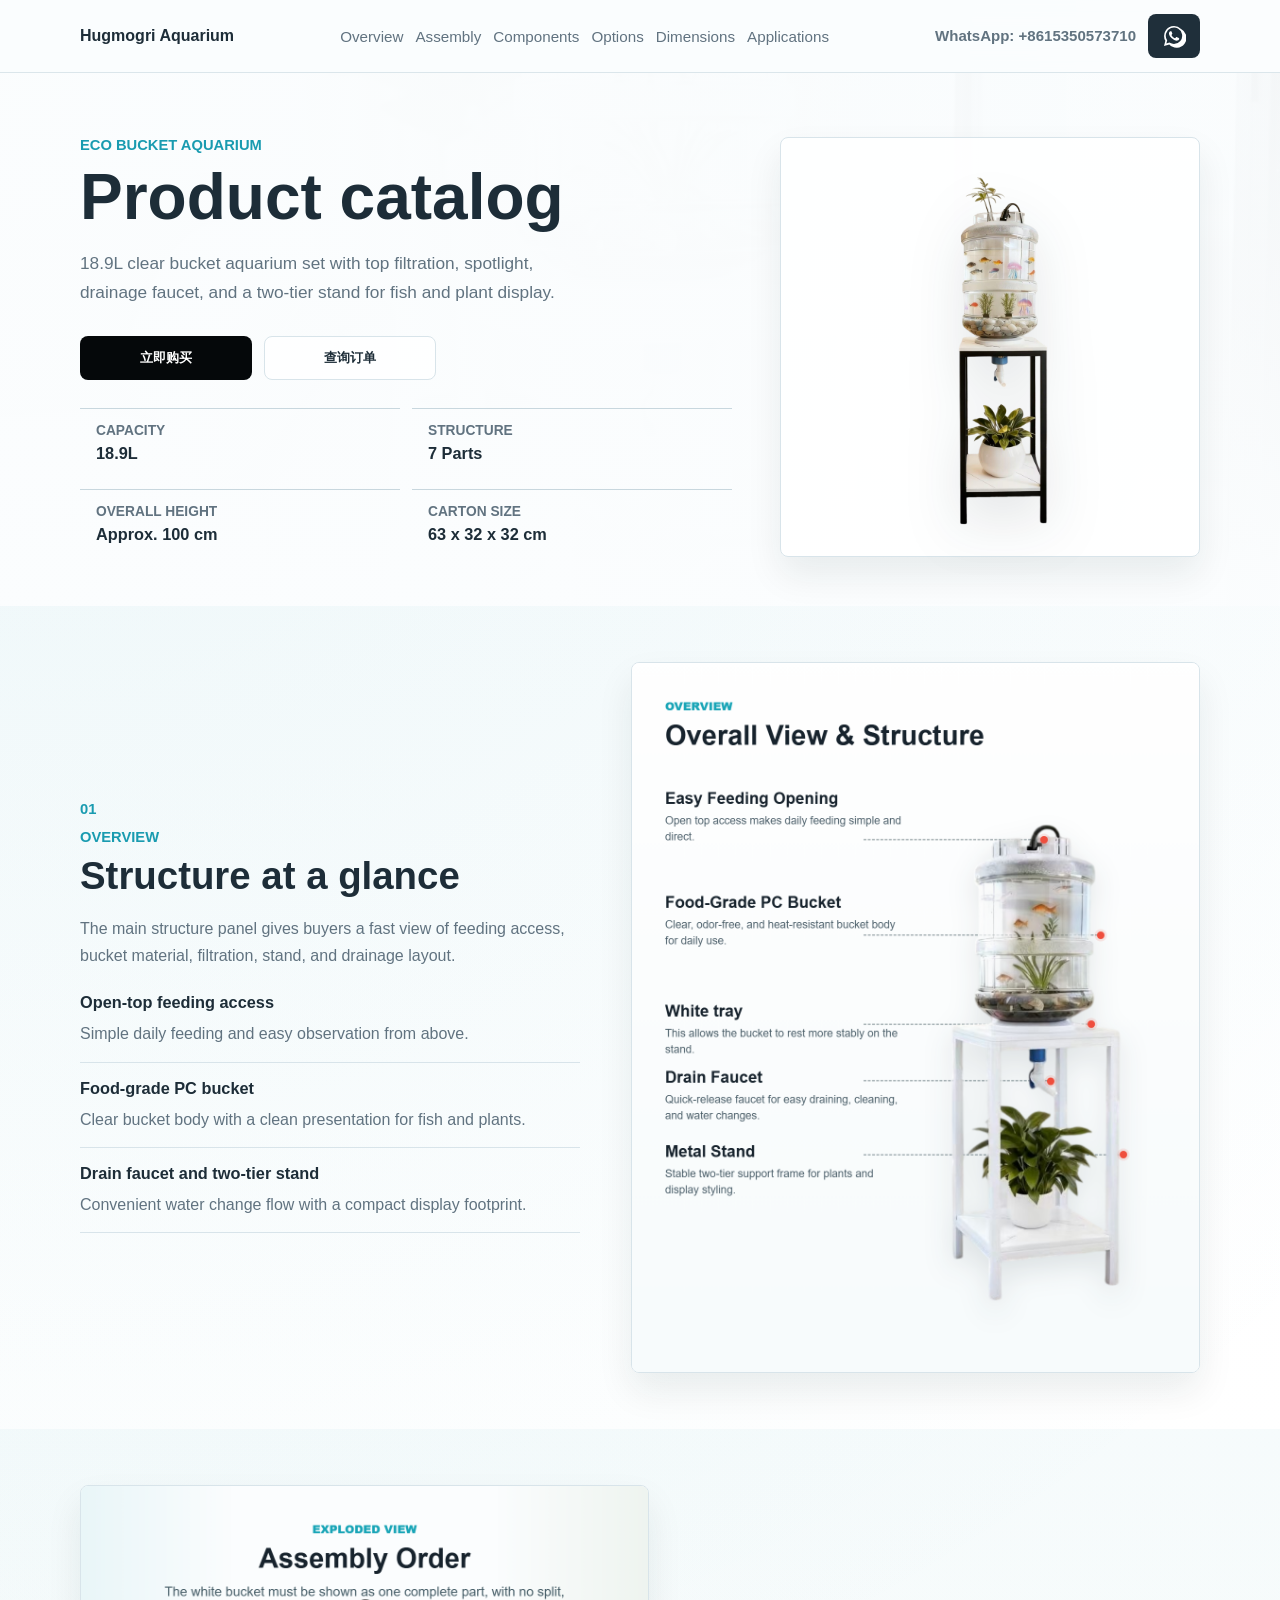
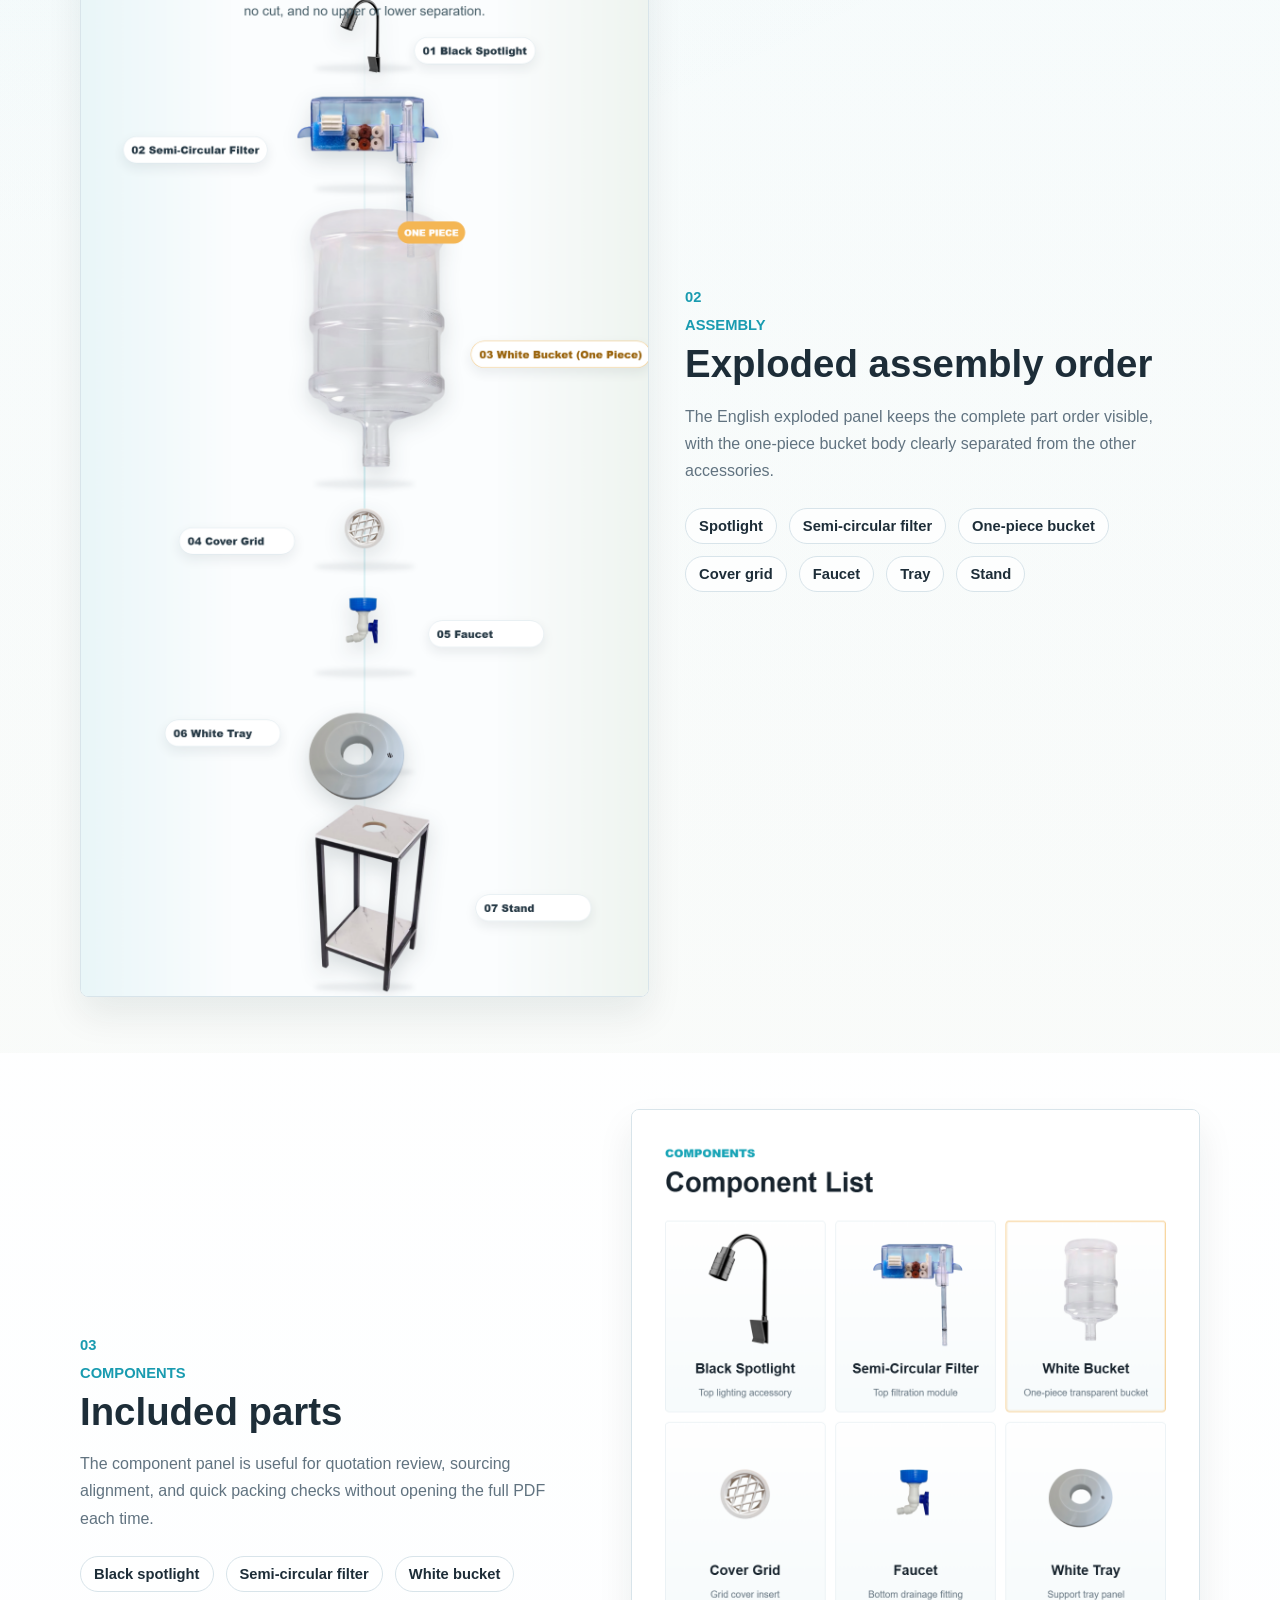
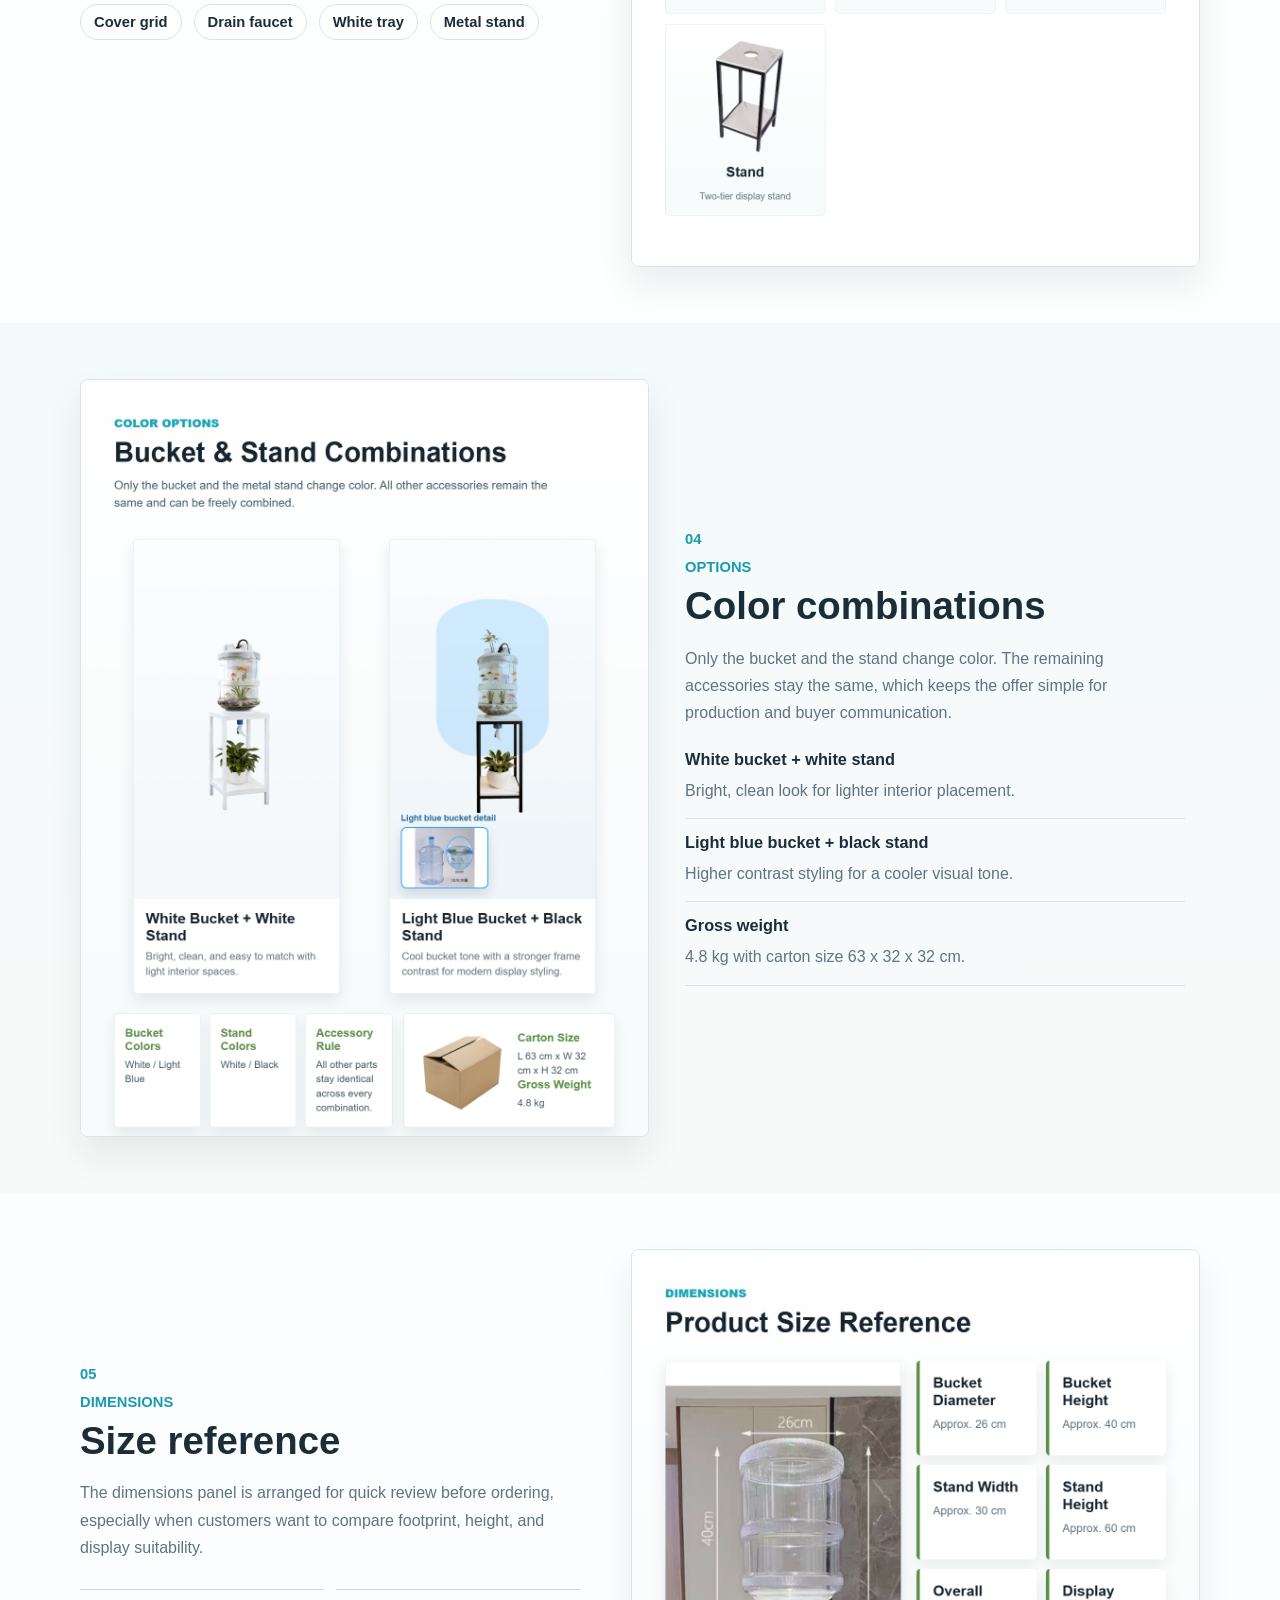
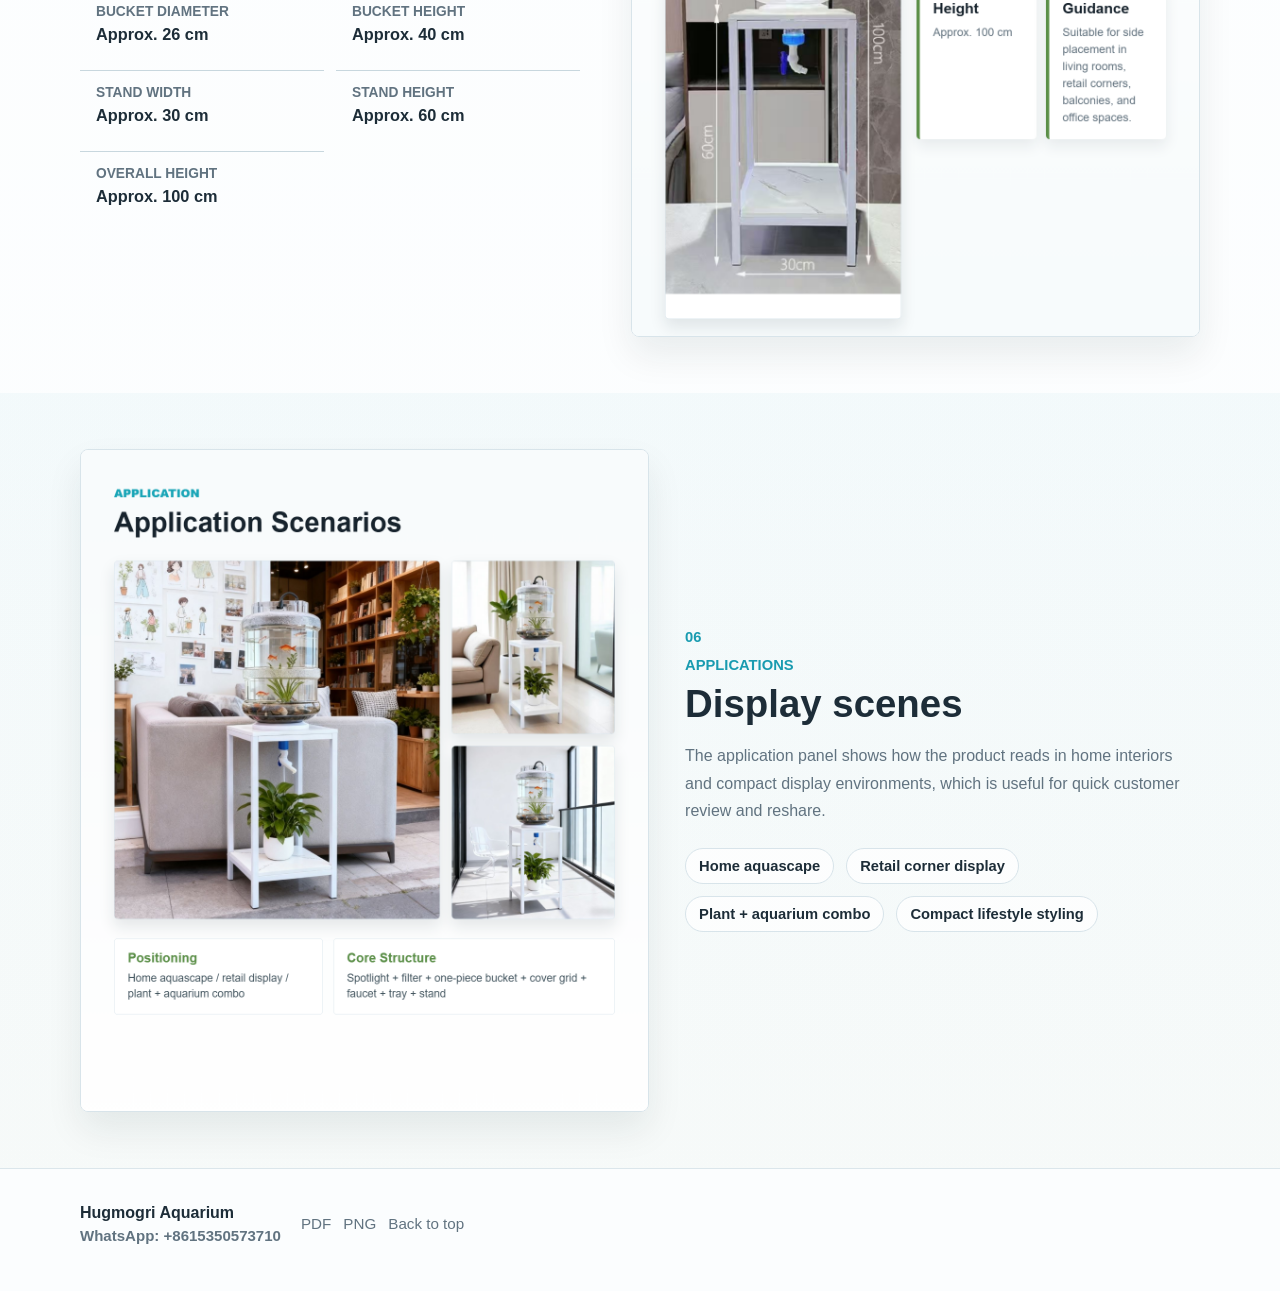
==== index.html @ 3821101c "Add order storage and logistics lookup flows" ====
<!doctype html>
<html lang="en">
<head>
  <meta charset="utf-8">
  <meta name="viewport" content="width=device-width, initial-scale=1">
  <title>Eco Bucket Aquarium | Hugmogri Catalog</title>
  <meta name="description" content="Eco Bucket Aquarium product page for wholesale viewing. Review the structure, components, dimensions, color options, and downloadable catalog files.">
  <meta name="format-detection" content="telephone=no">
  <meta property="og:title" content="Eco Bucket Aquarium | Hugmogri Catalog">
  <meta property="og:description" content="Compact aquarium display set with filtration, lighting, drainage, and a two-tier stand.">
  <meta property="og:type" content="website">
  <meta property="og:image" content="./assets/ref-scene-05.jpg">
  <meta property="og:url" content="https://aquarium.hugmogri.com/">
  <link rel="canonical" href="https://aquarium.hugmogri.com/">
  <link rel="stylesheet" href="./site.css?v=20260621-5">
</head>
<body>
  <header class="site-header">
    <div class="container header-row">
      <a class="brand" href="#top">Hugmogri Aquarium</a>
      <nav class="section-nav" aria-label="Page sections">
        <a href="#overview">Overview</a>
        <a href="#assembly">Assembly</a>
        <a href="#components">Components</a>
        <a href="#options">Options</a>
        <a href="#dimensions">Dimensions</a>
        <a href="#applications">Applications</a>
      </nav>
      <div class="header-actions">
        <span class="contact-chip">WhatsApp: +8615350573710</span>
        <a
          class="button icon-button whatsapp-button"
          href="https://wa.me/8615350573710?text=Hello%2C%20I%27m%20interested%20in%20the%20aquarium."
          target="_blank"
          rel="noreferrer"
          aria-label="Chat on WhatsApp"
          title="Chat on WhatsApp"
        >
          <svg viewBox="0 0 24 24" aria-hidden="true" focusable="false">
            <path d="M19.05 4.94A9.86 9.86 0 0 0 12 2a9.94 9.94 0 0 0-8.63 14.87L2 22l5.32-1.39A9.94 9.94 0 1 0 19.05 4.94Zm-7.05 15a8.2 8.2 0 0 1-4.18-1.14l-.3-.18-3.16.83.84-3.08-.2-.31A8.2 8.2 0 1 1 12 19.94Zm4.5-6.15c-.25-.12-1.48-.73-1.71-.81s-.39-.12-.56.12-.64.81-.79.97-.29.19-.54.06a6.68 6.68 0 0 1-1.97-1.21 7.42 7.42 0 0 1-1.37-1.71c-.14-.25 0-.39.1-.51s.25-.29.37-.43a1.64 1.64 0 0 0 .25-.42.47.47 0 0 0 0-.43c-.06-.12-.56-1.35-.76-1.84s-.4-.42-.56-.43h-.48a.92.92 0 0 0-.67.31 2.84 2.84 0 0 0-.89 2.11 4.93 4.93 0 0 0 1 2.58 11.26 11.26 0 0 0 4.32 3.82 14.54 14.54 0 0 0 1.45.53 3.49 3.49 0 0 0 1.6.1 2.63 2.63 0 0 0 1.73-1.21 2.13 2.13 0 0 0 .14-1.21c-.06-.1-.23-.16-.48-.29Z"/>
          </svg>
          <span class="sr-only">Chat on WhatsApp</span>
        </a>
      </div>
    </div>
  </header>

  <main id="top">
    <section class="hero">
      <div class="hero-backdrop">
        <img src="./assets/ref-scene-05.jpg" alt="Eco Bucket Aquarium lifestyle scene" loading="eager" decoding="async">
      </div>
      <div class="hero-overlay"></div>
      <div class="container hero-grid">
        <div class="hero-copy">
          <p class="eyebrow">Eco Bucket Aquarium</p>
          <h1>Product catalog</h1>
          <p class="hero-summary">18.9L clear bucket aquarium set with top filtration, spotlight, drainage faucet, and a two-tier stand for fish and plant display.</p>
          <div class="hero-actions">
            <button class="button purchase-button" type="button" data-buy-now aria-haspopup="dialog">立即购买</button>
            <button class="button ghost lookup-button" type="button" data-order-lookup>查询订单</button>
          </div>
          <dl class="hero-specs">
            <div>
              <dt>Capacity</dt>
              <dd>18.9L</dd>
            </div>
            <div>
              <dt>Structure</dt>
              <dd>7 Parts</dd>
            </div>
            <div>
              <dt>Overall Height</dt>
              <dd>Approx. 100 cm</dd>
            </div>
            <div>
              <dt>Carton Size</dt>
              <dd>63 x 32 x 32 cm</dd>
            </div>
          </dl>
        </div>

        <figure class="hero-visual">
          <div class="hero-product-frame">
            <img src="./assets/ref-assembled-02.png" alt="Eco Bucket Aquarium assembled product view" loading="eager" decoding="async">
          </div>
        </figure>
      </div>
    </section>

    <section class="section-block" id="overview">
      <div class="container section-grid">
        <div class="section-copy">
          <p class="section-number">01</p>
          <p class="eyebrow">Overview</p>
          <h2>Structure at a glance</h2>
          <p class="section-summary">The main structure panel gives buyers a fast view of feeding access, bucket material, filtration, stand, and drainage layout.</p>
          <div class="detail-list">
            <div>
              <strong>Open-top feeding access</strong>
              <p>Simple daily feeding and easy observation from above.</p>
            </div>
            <div>
              <strong>Food-grade PC bucket</strong>
              <p>Clear bucket body with a clean presentation for fish and plants.</p>
            </div>
            <div>
              <strong>Drain faucet and two-tier stand</strong>
              <p>Convenient water change flow with a compact display footprint.</p>
            </div>
          </div>
        </div>

        <figure class="panel-frame">
          <img src="./catalog-panels-v2-en/02-overview-en.png" alt="Overall view and structure panel" loading="eager" decoding="async">
        </figure>
      </div>
    </section>

    <section class="section-block soft-band" id="assembly">
      <div class="container section-grid reverse">
        <div class="section-copy">
          <p class="section-number">02</p>
          <p class="eyebrow">Assembly</p>
          <h2>Exploded assembly order</h2>
          <p class="section-summary">The English exploded panel keeps the complete part order visible, with the one-piece bucket body clearly separated from the other accessories.</p>
          <div class="tag-list">
            <span>Spotlight</span>
            <span>Semi-circular filter</span>
            <span>One-piece bucket</span>
            <span>Cover grid</span>
            <span>Faucet</span>
            <span>Tray</span>
            <span>Stand</span>
          </div>
        </div>

        <figure class="panel-frame tall">
          <img src="./catalog-panels-v2-en/03-exploded-view-en.png" alt="Exploded view panel" loading="lazy" decoding="async">
        </figure>
      </div>
    </section>

    <section class="section-block" id="components">
      <div class="container section-grid">
        <div class="section-copy">
          <p class="section-number">03</p>
          <p class="eyebrow">Components</p>
          <h2>Included parts</h2>
          <p class="section-summary">The component panel is useful for quotation review, sourcing alignment, and quick packing checks without opening the full PDF each time.</p>
          <div class="tag-list">
            <span>Black spotlight</span>
            <span>Semi-circular filter</span>
            <span>White bucket</span>
            <span>Cover grid</span>
            <span>Drain faucet</span>
            <span>White tray</span>
            <span>Metal stand</span>
          </div>
        </div>

        <figure class="panel-frame">
          <img src="./catalog-panels-v2-en/04-components-en.png" alt="Component list panel" loading="lazy" decoding="async">
        </figure>
      </div>
    </section>

    <section class="section-block soft-band" id="options">
      <div class="container section-grid reverse">
        <div class="section-copy">
          <p class="section-number">04</p>
          <p class="eyebrow">Options</p>
          <h2>Color combinations</h2>
          <p class="section-summary">Only the bucket and the stand change color. The remaining accessories stay the same, which keeps the offer simple for production and buyer communication.</p>
          <div class="detail-list compact">
            <div>
              <strong>White bucket + white stand</strong>
              <p>Bright, clean look for lighter interior placement.</p>
            </div>
            <div>
              <strong>Light blue bucket + black stand</strong>
              <p>Higher contrast styling for a cooler visual tone.</p>
            </div>
            <div>
              <strong>Gross weight</strong>
              <p>4.8 kg with carton size 63 x 32 x 32 cm.</p>
            </div>
          </div>
        </div>

        <figure class="panel-frame">
          <img src="./catalog-panels-v2-en/05-options-en.png" alt="Color options panel" loading="lazy" decoding="async">
        </figure>
      </div>
    </section>

    <section class="section-block" id="dimensions">
      <div class="container section-grid">
        <div class="section-copy">
          <p class="section-number">05</p>
          <p class="eyebrow">Dimensions</p>
          <h2>Size reference</h2>
          <p class="section-summary">The dimensions panel is arranged for quick review before ordering, especially when customers want to compare footprint, height, and display suitability.</p>
          <dl class="spec-list">
            <div>
              <dt>Bucket diameter</dt>
              <dd>Approx. 26 cm</dd>
            </div>
            <div>
              <dt>Bucket height</dt>
              <dd>Approx. 40 cm</dd>
            </div>
            <div>
              <dt>Stand width</dt>
              <dd>Approx. 30 cm</dd>
            </div>
            <div>
              <dt>Stand height</dt>
              <dd>Approx. 60 cm</dd>
            </div>
            <div>
              <dt>Overall height</dt>
              <dd>Approx. 100 cm</dd>
            </div>
          </dl>
        </div>

        <figure class="panel-frame">
          <img src="./catalog-panels-v2-en/06-dimensions-en.png" alt="Dimensions panel" loading="lazy" decoding="async">
        </figure>
      </div>
    </section>

    <section class="section-block soft-band" id="applications">
      <div class="container section-grid reverse">
        <div class="section-copy">
          <p class="section-number">06</p>
          <p class="eyebrow">Applications</p>
          <h2>Display scenes</h2>
          <p class="section-summary">The application panel shows how the product reads in home interiors and compact display environments, which is useful for quick customer review and reshare.</p>
          <div class="tag-list">
            <span>Home aquascape</span>
            <span>Retail corner display</span>
            <span>Plant + aquarium combo</span>
            <span>Compact lifestyle styling</span>
          </div>
        </div>

        <figure class="panel-frame">
          <img src="./catalog-panels-v2-en/07-application-en.png" alt="Application scenarios panel" loading="lazy" decoding="async">
        </figure>
      </div>
    </section>

  </main>

  <footer class="site-footer">
    <div class="container footer-row">
      <div class="footer-brand">
        <strong>Hugmogri Aquarium</strong>
        <span class="footer-contact">WhatsApp: +8615350573710</span>
      </div>
      <div class="footer-links">
        <a href="./eco-bucket-aquarium-catalog-en.pdf" target="_blank" rel="noreferrer">PDF</a>
        <a href="./eco-bucket-aquarium-catalog-en-long.png" target="_blank" rel="noreferrer">PNG</a>
        <a href="#top">Back to top</a>
      </div>
    </div>
  </footer>
  <script src="./payment.js?v=20260621-5" defer></script>
</body>
</html>
---- site.css ----
:root {
  --ink: #1d2d38;
  --muted: #617380;
  --accent: #199bb0;
  --accent-soft: rgba(25, 155, 176, 0.08);
  --leaf: #618e57;
  --line: #d8e4ea;
  --line-strong: #c8d7de;
  --surface: #ffffff;
  --band: #f6fbfc;
  --shadow: 0 18px 36px rgba(17, 34, 42, 0.08);
}

* {
  box-sizing: border-box;
}

html {
  scroll-behavior: smooth;
}

body {
  margin: 0;
  color: var(--ink);
  font-family: "Segoe UI", "Helvetica Neue", Arial, sans-serif;
  background:
    radial-gradient(circle at top left, rgba(25, 155, 176, 0.08), transparent 30%),
    linear-gradient(180deg, #fbfdfe 0%, #ffffff 24%, #fbfdfe 100%);
}

a {
  color: inherit;
  text-decoration: none;
}

img {
  display: block;
  max-width: 100%;
}

.container {
  width: min(1120px, calc(100% - 32px));
  margin: 0 auto;
}

.site-header {
  position: sticky;
  top: 0;
  z-index: 20;
  background: rgba(251, 253, 254, 0.92);
  backdrop-filter: blur(12px);
  border-bottom: 1px solid rgba(216, 228, 234, 0.92);
}

.header-row,
.footer-row {
  min-height: 72px;
  display: grid;
  grid-template-columns: auto 1fr auto;
  gap: 20px;
  align-items: center;
}

.brand,
.site-footer strong {
  font-size: 1rem;
  font-weight: 800;
}

.footer-brand {
  display: grid;
  gap: 6px;
}

.section-nav,
.header-actions,
.hero-actions,
.download-actions,
.footer-links,
.tag-list {
  display: flex;
  flex-wrap: wrap;
  gap: 12px;
}

.section-nav {
  justify-content: center;
  align-items: center;
}

.header-actions {
  align-items: center;
}

.section-nav a,
.footer-links a {
  color: var(--muted);
  font-size: 0.95rem;
}

.section-nav a:hover,
.footer-links a:hover {
  color: var(--accent);
}

.contact-chip,
.footer-contact {
  color: var(--muted);
  font-size: 0.94rem;
  font-weight: 600;
  line-height: 1;
}

.contact-chip {
  display: inline-flex;
  align-items: center;
  min-height: 44px;
}

.button {
  min-height: 44px;
  padding: 11px 18px;
  display: inline-flex;
  align-items: center;
  justify-content: center;
  border: 1px solid transparent;
  border-radius: 8px;
  background: var(--ink);
  color: #ffffff;
  font-weight: 700;
}

.button.small {
  min-height: 40px;
  padding: 9px 14px;
  font-size: 0.92rem;
}

.icon-button {
  width: 52px;
  min-width: 52px;
  padding: 0;
}

.icon-button svg {
  width: 24px;
  height: 24px;
  fill: currentColor;
}

.whatsapp-button {
  background: #1f2f3a;
}

.button.ghost {
  border-color: var(--line);
  background: rgba(255, 255, 255, 0.85);
  color: var(--ink);
}

.button:disabled {
  cursor: not-allowed;
  opacity: 0.62;
}

.purchase-button {
  min-width: 172px;
  background: #05080a;
}

.lookup-button {
  min-width: 172px;
}

.sr-only {
  position: absolute;
  width: 1px;
  height: 1px;
  padding: 0;
  margin: -1px;
  overflow: hidden;
  clip: rect(0, 0, 0, 0);
  white-space: nowrap;
  border: 0;
}

.hero {
  position: relative;
  overflow: hidden;
  padding: 64px 0 48px;
}

.hero-backdrop,
.hero-overlay {
  position: absolute;
  inset: 0;
}

.hero-backdrop img {
  width: 100%;
  height: 100%;
  object-fit: cover;
  opacity: 0.12;
}

.hero-overlay {
  background:
    linear-gradient(90deg, rgba(251, 253, 254, 0.96) 0%, rgba(251, 253, 254, 0.92) 50%, rgba(251, 253, 254, 0.75) 100%),
    linear-gradient(180deg, rgba(251, 253, 254, 0.2), rgba(251, 253, 254, 0.94));
}

.hero-grid {
  position: relative;
  z-index: 1;
  display: grid;
  grid-template-columns: minmax(0, 1fr) minmax(360px, 420px);
  gap: 48px;
  align-items: center;
}

.eyebrow,
.section-number {
  margin: 0;
  color: var(--accent);
  font-size: 0.92rem;
  font-weight: 800;
  text-transform: uppercase;
}

.section-number {
  margin-bottom: 12px;
}

h1,
h2,
strong,
dt,
dd {
  letter-spacing: 0;
}

h1 {
  margin: 12px 0 0;
  font-size: clamp(2.8rem, 5vw, 4.2rem);
  line-height: 1;
}

h2 {
  margin: 10px 0 0;
  font-size: clamp(2rem, 3vw, 2.8rem);
  line-height: 1.08;
}

.hero-summary,
.section-summary,
.detail-list p,
.download-copy p {
  color: var(--muted);
  line-height: 1.7;
}

.hero-summary {
  max-width: 54ch;
  margin: 20px 0 28px;
  font-size: 1.08rem;
}

.hero-specs,
.spec-list {
  margin: 28px 0 0;
  padding: 0;
  display: grid;
  gap: 12px;
}

.hero-specs {
  grid-template-columns: repeat(2, minmax(0, 1fr));
}

.hero-specs div,
.spec-list div {
  padding: 14px 16px;
  border-top: 1px solid var(--line-strong);
}

.hero-specs dt,
.spec-list dt {
  color: var(--muted);
  font-size: 0.86rem;
  font-weight: 700;
  text-transform: uppercase;
}

.hero-specs dd,
.spec-list dd {
  margin: 6px 0 0;
  font-size: 1.02rem;
  font-weight: 700;
}

.hero-visual {
  margin: 0;
}

.hero-product-frame,
.panel-frame {
  border: 1px solid var(--line);
  border-radius: 8px;
  background: rgba(255, 255, 255, 0.9);
  box-shadow: var(--shadow);
}

.hero-product-frame {
  padding: 26px;
}

.hero-product-frame img {
  width: 100%;
  filter: drop-shadow(0 20px 28px rgba(18, 33, 40, 0.12));
}

.section-block {
  padding: 56px 0;
}

.soft-band,
.download-band {
  background: linear-gradient(180deg, rgba(25, 155, 176, 0.04), rgba(97, 142, 87, 0.03));
}

.section-grid {
  display: grid;
  grid-template-columns: minmax(0, 0.95fr) minmax(0, 1.05fr);
  gap: 36px;
  align-items: center;
}

.section-grid.reverse {
  grid-template-columns: minmax(0, 1.05fr) minmax(0, 0.95fr);
}

.section-grid.reverse .section-copy {
  order: 2;
}

.section-grid.reverse .panel-frame {
  order: 1;
}

.section-copy {
  max-width: 500px;
}

.section-summary {
  margin: 18px 0 0;
  font-size: 1rem;
}

.detail-list {
  margin-top: 24px;
  display: grid;
  gap: 16px;
}

.detail-list.compact {
  gap: 14px;
}

.detail-list div {
  padding-bottom: 14px;
  border-bottom: 1px solid var(--line);
}

.detail-list strong {
  display: block;
  font-size: 1.02rem;
}

.detail-list p {
  margin: 8px 0 0;
}

.tag-list {
  margin-top: 24px;
}

.tag-list span {
  padding: 9px 13px;
  border: 1px solid var(--line);
  border-radius: 999px;
  background: rgba(255, 255, 255, 0.76);
  color: var(--ink);
  font-size: 0.92rem;
  font-weight: 700;
}

.spec-list {
  grid-template-columns: repeat(2, minmax(0, 1fr));
}

.panel-frame {
  margin: 0;
  overflow: hidden;
}

.panel-frame img {
  width: 100%;
  height: auto;
}

.download-band {
  padding: 48px 0 56px;
}

.download-layout {
  display: grid;
  grid-template-columns: minmax(0, 1fr) auto;
  gap: 32px;
  align-items: center;
}

.download-copy {
  max-width: 620px;
}

.modal-lock {
  overflow: hidden;
}

.payment-modal[hidden] {
  display: none;
}

.payment-modal {
  position: fixed;
  inset: 0;
  z-index: 80;
  display: grid;
  place-items: center;
  padding: 18px;
}

.payment-backdrop {
  position: absolute;
  inset: 0;
  border: 0;
  background: rgba(8, 18, 24, 0.58);
}

.payment-dialog {
  position: relative;
  width: min(100%, 440px);
  max-height: min(720px, calc(100vh - 36px));
  overflow-y: auto;
  border: 1px solid var(--line);
  border-radius: 8px;
  background: #ffffff;
  box-shadow: 0 24px 56px rgba(8, 18, 24, 0.22);
}

.payment-dialog-wide {
  width: min(100%, 760px);
}

.payment-dialog-header {
  display: flex;
  align-items: flex-start;
  justify-content: space-between;
  gap: 16px;
  padding: 20px 20px 12px;
  border-bottom: 1px solid var(--line);
}

.payment-dialog-header h2 {
  margin: 0;
  font-size: 1.24rem;
  line-height: 1.2;
}

.payment-dialog-header p {
  margin: 6px 0 0;
  color: var(--muted);
  font-size: 0.92rem;
  line-height: 1.5;
}

.modal-close {
  width: 36px;
  min-width: 36px;
  height: 36px;
  padding: 0;
  border: 1px solid var(--line);
  border-radius: 8px;
  background: #ffffff;
  color: var(--ink);
  cursor: pointer;
  font-size: 1.25rem;
  line-height: 1;
}

.payment-form,
.payment-result {
  padding: 18px 20px 20px;
}

.option-group {
  margin: 0 0 18px;
  padding: 0;
  border: 0;
}

.option-group legend {
  margin-bottom: 10px;
  color: var(--ink);
  font-weight: 800;
}

.option-group.is-error legend,
.customer-field.is-error span {
  color: #b42318;
}

.option-grid {
  display: grid;
  grid-template-columns: repeat(2, minmax(0, 1fr));
  gap: 10px;
}

.option-card {
  position: relative;
  min-height: 48px;
}

.option-card input {
  position: absolute;
  opacity: 0;
  pointer-events: none;
}

.option-card span {
  min-height: 48px;
  display: flex;
  align-items: center;
  justify-content: center;
  padding: 10px 12px;
  border: 1px solid var(--line);
  border-radius: 8px;
  background: #ffffff;
  color: var(--ink);
  font-weight: 800;
  cursor: pointer;
  transition: border-color 0.16s ease, box-shadow 0.16s ease, background 0.16s ease;
}

.option-card input:checked + span {
  border-color: #05080a;
  background: #f3f7f8;
  box-shadow: inset 0 0 0 1px #05080a;
}

.option-group.is-error .option-card span {
  border-color: rgba(180, 35, 24, 0.45);
  background: #fff7f6;
}

.option-card input:focus-visible + span,
.modal-close:focus-visible,
.button:focus-visible {
  outline: 3px solid rgba(25, 155, 176, 0.28);
  outline-offset: 2px;
}

.customer-section {
  margin: 0 0 18px;
  display: grid;
  gap: 12px;
}

.customer-section-title {
  margin: 0;
  font-size: 1rem;
}

.customer-grid {
  display: grid;
  grid-template-columns: repeat(2, minmax(0, 1fr));
  gap: 12px;
}

.customer-field {
  display: grid;
  gap: 7px;
}

.customer-field.full {
  grid-column: 1 / -1;
}

.customer-field span {
  color: var(--ink);
  font-size: 0.9rem;
  font-weight: 700;
}

.customer-field input {
  width: 100%;
  min-height: 44px;
  padding: 10px 12px;
  border: 1px solid var(--line);
  border-radius: 8px;
  background: #ffffff;
  color: var(--ink);
  font: inherit;
}

.customer-field input:focus-visible {
  outline: 3px solid rgba(25, 155, 176, 0.28);
  outline-offset: 2px;
}

.customer-field.is-error input,
.customer-field input[aria-invalid="true"] {
  border-color: rgba(180, 35, 24, 0.55);
  background: #fff7f6;
}

.order-summary {
  margin: 2px 0 18px;
  padding: 14px;
  display: grid;
  gap: 8px;
  border: 1px solid var(--line);
  border-radius: 8px;
  background: var(--band);
  color: var(--muted);
  font-size: 0.94rem;
}

.order-summary strong {
  color: var(--ink);
}

.payment-form-alert {
  margin: 2px 0 18px;
  padding: 10px 12px;
  border: 1px solid rgba(180, 35, 24, 0.2);
  border-radius: 8px;
  background: #fff7f6;
  color: #912018;
  font-size: 0.92rem;
  line-height: 1.5;
}

.payment-result[hidden] {
  display: none;
}

.payment-result {
  border-top: 1px solid var(--line);
}

.payment-panel {
  display: grid;
  gap: 14px;
}

.payment-panel h3 {
  margin: 0;
  font-size: 1.08rem;
}

.payment-note,
.payment-preview-hint {
  margin: 0;
  color: var(--muted);
  font-size: 0.92rem;
  line-height: 1.55;
}

.payment-detail {
  margin: 0;
  display: grid;
  gap: 10px;
}

.payment-detail div {
  display: grid;
  gap: 5px;
}

.payment-detail dt {
  color: var(--muted);
  font-size: 0.82rem;
  font-weight: 800;
  text-transform: uppercase;
}

.payment-detail dd {
  margin: 0;
  color: var(--ink);
  font-size: 0.94rem;
  font-weight: 800;
  overflow-wrap: anywhere;
}

.payment-copy-grid {
  display: grid;
  grid-template-columns: repeat(2, minmax(0, 1fr));
  gap: 10px;
}

.payment-status {
  margin: 0;
  padding: 10px 12px;
  border-radius: 8px;
  background: rgba(25, 155, 176, 0.08);
  color: var(--ink);
  font-size: 0.92rem;
  line-height: 1.5;
}

.payment-actions {
  display: grid;
  gap: 10px;
}

.lookup-form {
  display: grid;
  gap: 18px;
}

.lookup-grid {
  grid-template-columns: repeat(2, minmax(0, 1fr));
}

.lookup-results {
  display: grid;
  gap: 16px;
}

.lookup-empty {
  margin: 0;
  color: var(--muted);
  font-size: 0.95rem;
}

.lookup-list {
  display: grid;
  gap: 14px;
}

.lookup-order-card {
  padding: 16px;
  border: 1px solid var(--line);
  border-radius: 8px;
  background: #ffffff;
}

.lookup-order-head,
.lookup-tracking-head {
  display: flex;
  align-items: flex-start;
  justify-content: space-between;
  gap: 12px;
}

.lookup-order-head h3 {
  margin: 0;
  font-size: 1rem;
}

.lookup-order-head p,
.lookup-tracking-head span {
  margin: 6px 0 0;
  color: var(--muted);
  font-size: 0.9rem;
}

.lookup-order-state {
  padding: 7px 10px;
  border-radius: 999px;
  background: var(--band);
  color: var(--ink);
  font-size: 0.84rem;
  font-weight: 800;
}

.lookup-order-detail {
  margin-top: 14px;
}

.lookup-tracking {
  margin-top: 16px;
  padding-top: 14px;
  border-top: 1px solid var(--line);
}

.lookup-tracking-head strong {
  font-size: 0.96rem;
}

.lookup-tracking-empty {
  margin: 12px 0 0;
  color: var(--muted);
  font-size: 0.92rem;
}

.lookup-tracking-list {
  margin: 12px 0 0;
  padding: 0;
  list-style: none;
  display: grid;
  gap: 10px;
}

.lookup-tracking-item {
  display: grid;
  gap: 4px;
  padding-left: 12px;
  border-left: 2px solid var(--line);
}

.lookup-tracking-item strong {
  font-size: 0.9rem;
}

.lookup-tracking-item span {
  color: var(--muted);
  font-size: 0.9rem;
  line-height: 1.5;
}

.site-footer {
  padding: 18px 0 32px;
  border-top: 1px solid rgba(216, 228, 234, 0.92);
  background: rgba(251, 253, 254, 0.92);
}

@media (max-width: 1024px) {
  .header-row,
  .footer-row,
  .hero-grid,
  .section-grid,
  .section-grid.reverse,
  .download-layout {
    grid-template-columns: 1fr;
  }

  .section-nav {
    justify-content: flex-start;
  }

  .section-grid.reverse .section-copy,
  .section-grid.reverse .panel-frame {
    order: initial;
  }

  .hero {
    padding-top: 48px;
  }
}

@media (max-width: 720px) {
  .container {
    width: min(100% - 24px, 1120px);
  }

  .site-header {
    position: static;
  }

  .header-row,
  .footer-row {
    min-height: auto;
    padding: 14px 0;
  }

  .header-row {
    display: flex;
    flex-direction: column;
    align-items: stretch;
    gap: 10px;
  }

  .brand {
    text-align: center;
  }

  .section-nav {
    flex-wrap: nowrap;
    justify-content: flex-start;
    overflow-x: auto;
    gap: 18px;
    padding: 2px 2px 6px;
    white-space: nowrap;
    scrollbar-width: none;
  }

  .section-nav::-webkit-scrollbar {
    display: none;
  }

  .section-nav a {
    flex: 0 0 auto;
    font-size: 0.92rem;
  }

  .header-actions {
    width: 100%;
    justify-content: space-between;
    flex-wrap: nowrap;
    gap: 10px;
  }

  .contact-chip {
    min-height: 42px;
    flex: 1 1 auto;
    font-size: 0.88rem;
    line-height: 1.25;
  }

  .hero {
    padding: 24px 0 20px;
  }

  .hero-grid {
    gap: 18px;
  }

  .hero-copy {
    order: 2;
  }

  .hero-visual {
    order: 1;
    width: min(100%, 300px);
    margin: 0 auto;
  }

  h1 {
    font-size: 2.45rem;
    line-height: 0.98;
  }

  h2 {
    font-size: 2rem;
  }

  .hero-summary {
    margin: 16px 0 20px;
    font-size: 1rem;
  }

  .hero-specs,
  .spec-list {
    grid-template-columns: 1fr;
  }

  .hero-product-frame {
    padding: 16px;
  }

  .hero-actions,
  .download-actions {
    width: 100%;
  }

  .hero-actions {
    display: grid;
    grid-template-columns: 1fr 1fr;
    gap: 10px;
  }

  .button {
    width: 100%;
  }

  .button {
    min-height: 42px;
  }

  .purchase-button {
    min-width: 0;
  }

  .icon-button {
    width: 42px;
    min-width: 42px;
  }

  .section-grid,
  .section-grid.reverse {
    gap: 18px;
  }

  .section-copy {
    max-width: none;
  }

  .section-summary {
    margin-top: 14px;
  }

  .detail-list,
  .tag-list,
  .spec-list {
    margin-top: 18px;
  }

  .tag-list {
    gap: 10px;
  }

  .tag-list span {
    font-size: 0.88rem;
  }

  .panel-frame {
    border-radius: 6px;
  }

  .section-block {
    padding: 34px 0;
  }

  .footer-row {
    display: flex;
    flex-direction: column;
    align-items: flex-start;
    gap: 12px;
  }

  .payment-modal {
    align-items: end;
    padding: 10px;
  }

  .payment-dialog {
    width: 100%;
    max-height: calc(100vh - 20px);
  }

  .payment-dialog-header,
  .payment-form,
  .payment-result {
    padding-left: 16px;
    padding-right: 16px;
  }

  .customer-grid,
  .payment-copy-grid,
  .lookup-grid {
    grid-template-columns: 1fr;
  }
}

@media (max-width: 480px) {
  .container {
    width: calc(100% - 20px);
  }

  .section-nav {
    gap: 16px;
  }

  .contact-chip {
    font-size: 0.84rem;
  }

  h1 {
    font-size: 2.15rem;
  }

  h2 {
    font-size: 1.8rem;
  }

  .hero-product-frame,
  .hero-specs div,
  .spec-list div {
    padding-left: 14px;
    padding-right: 14px;
  }
}
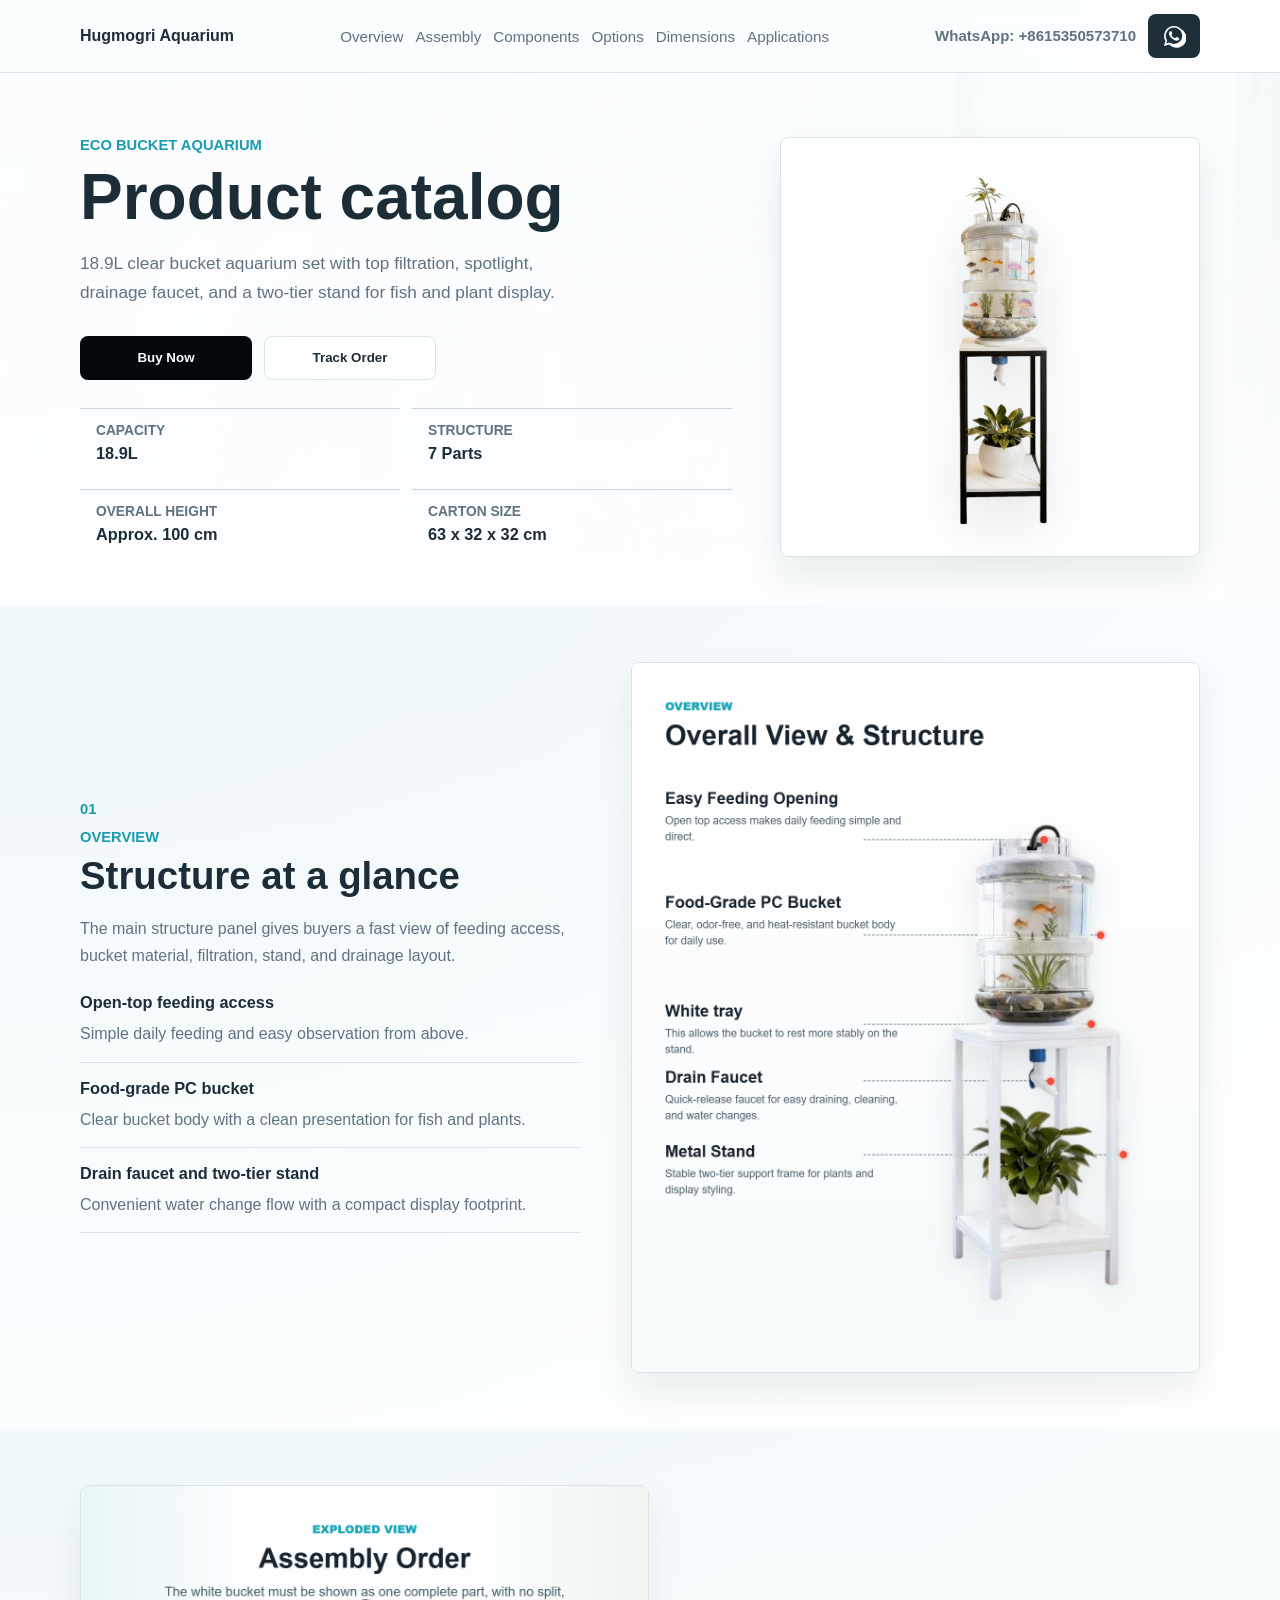
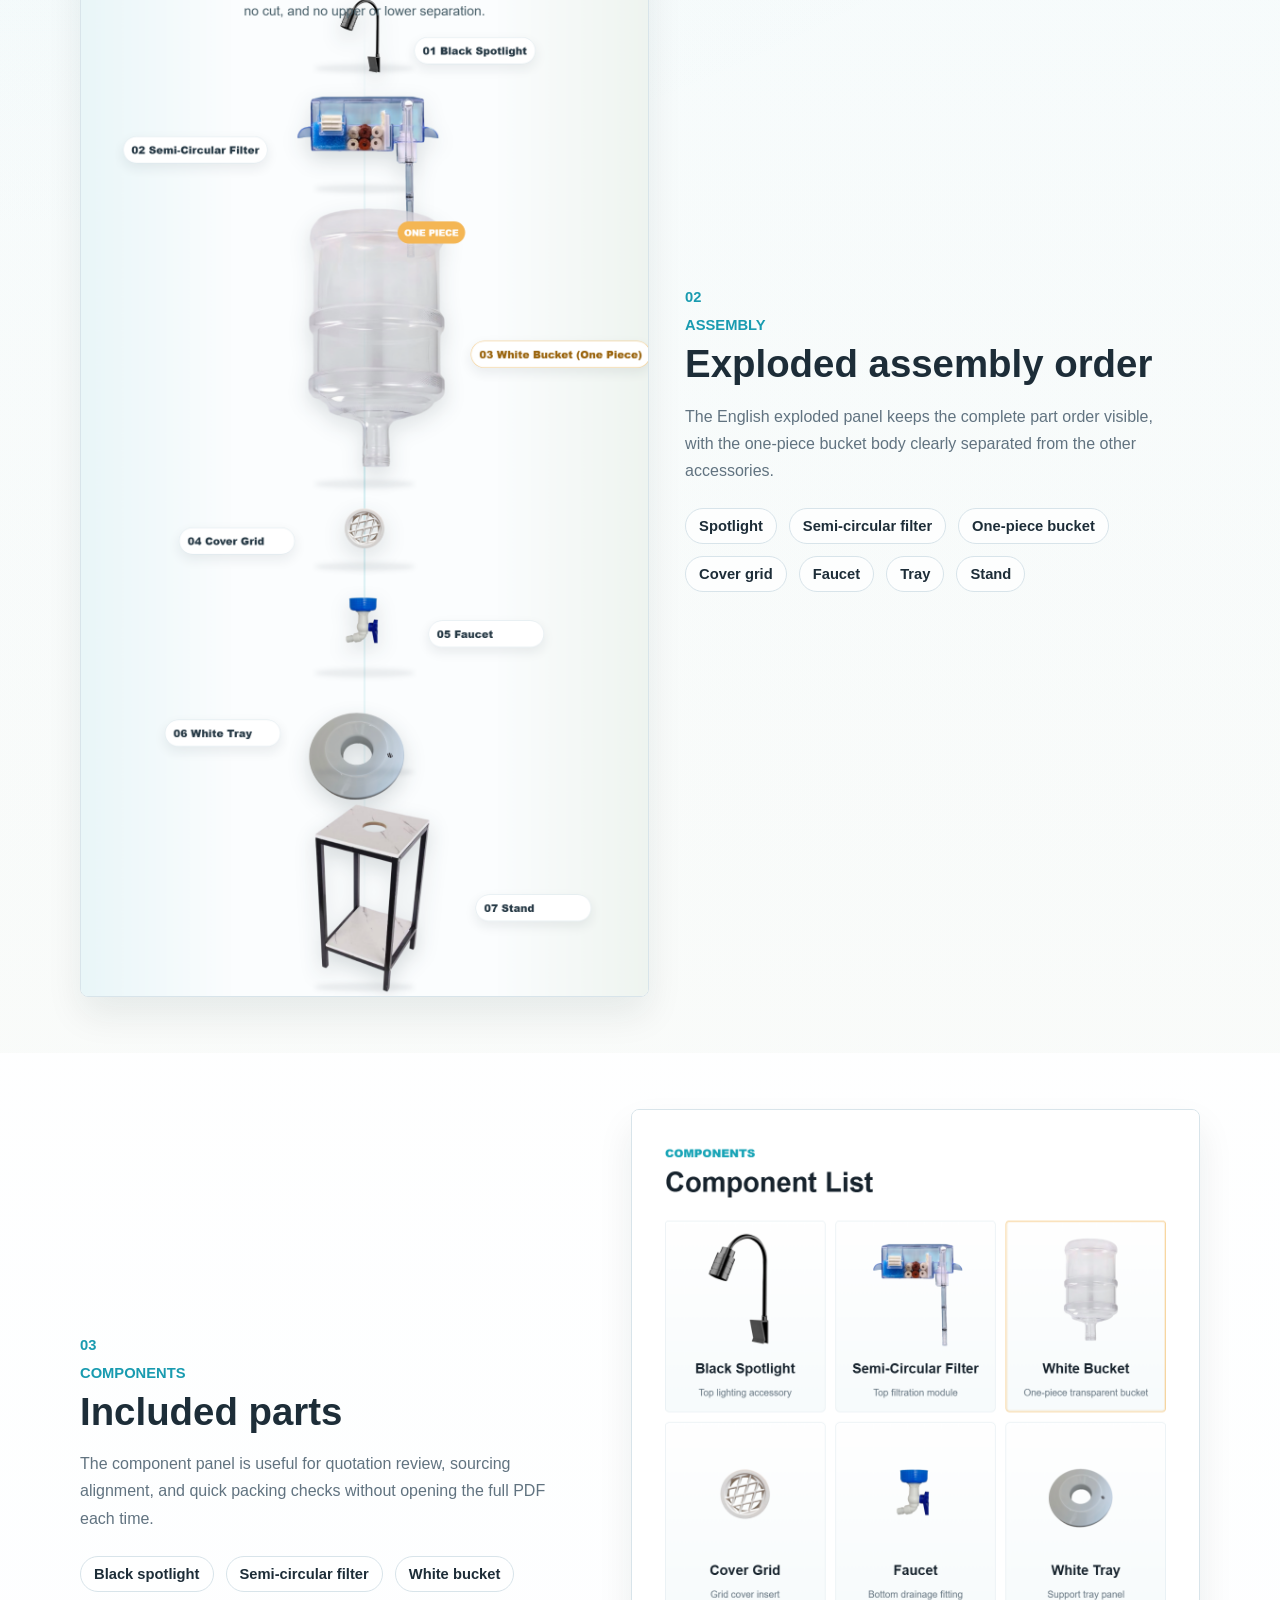
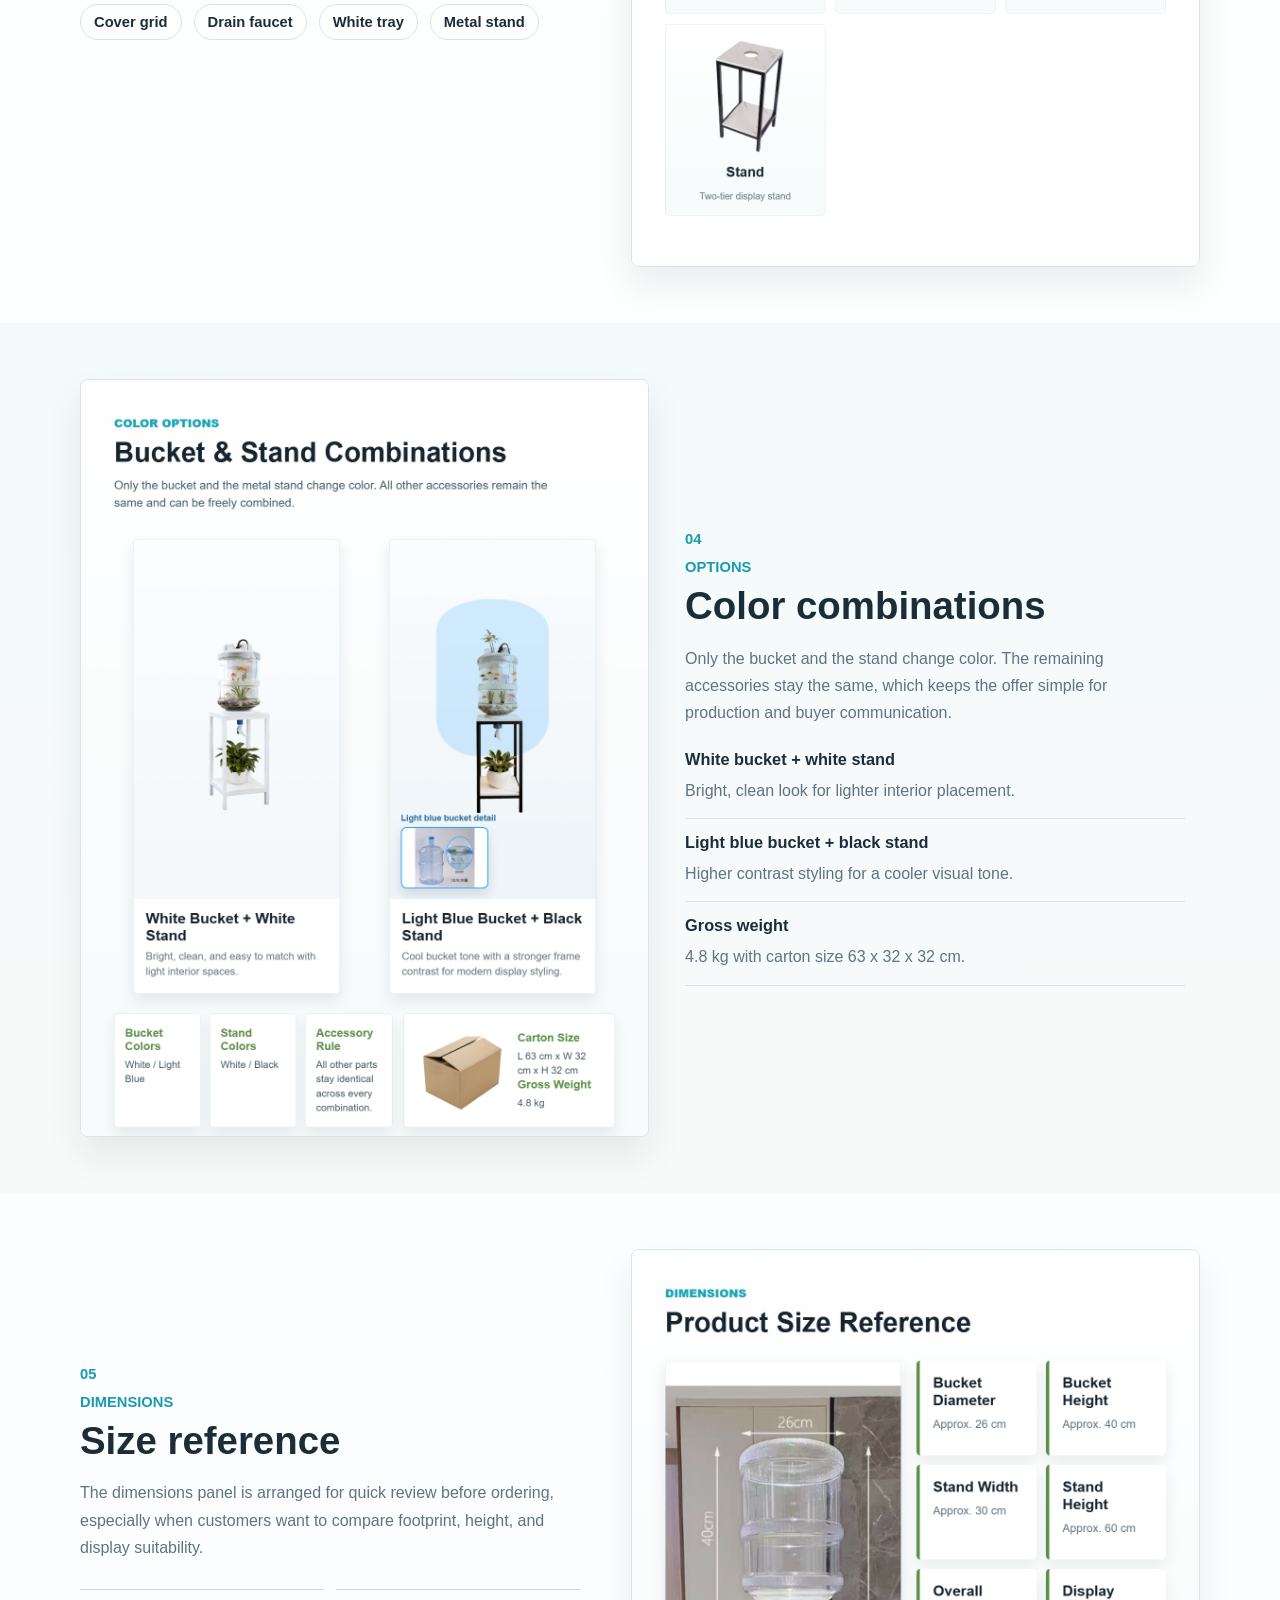
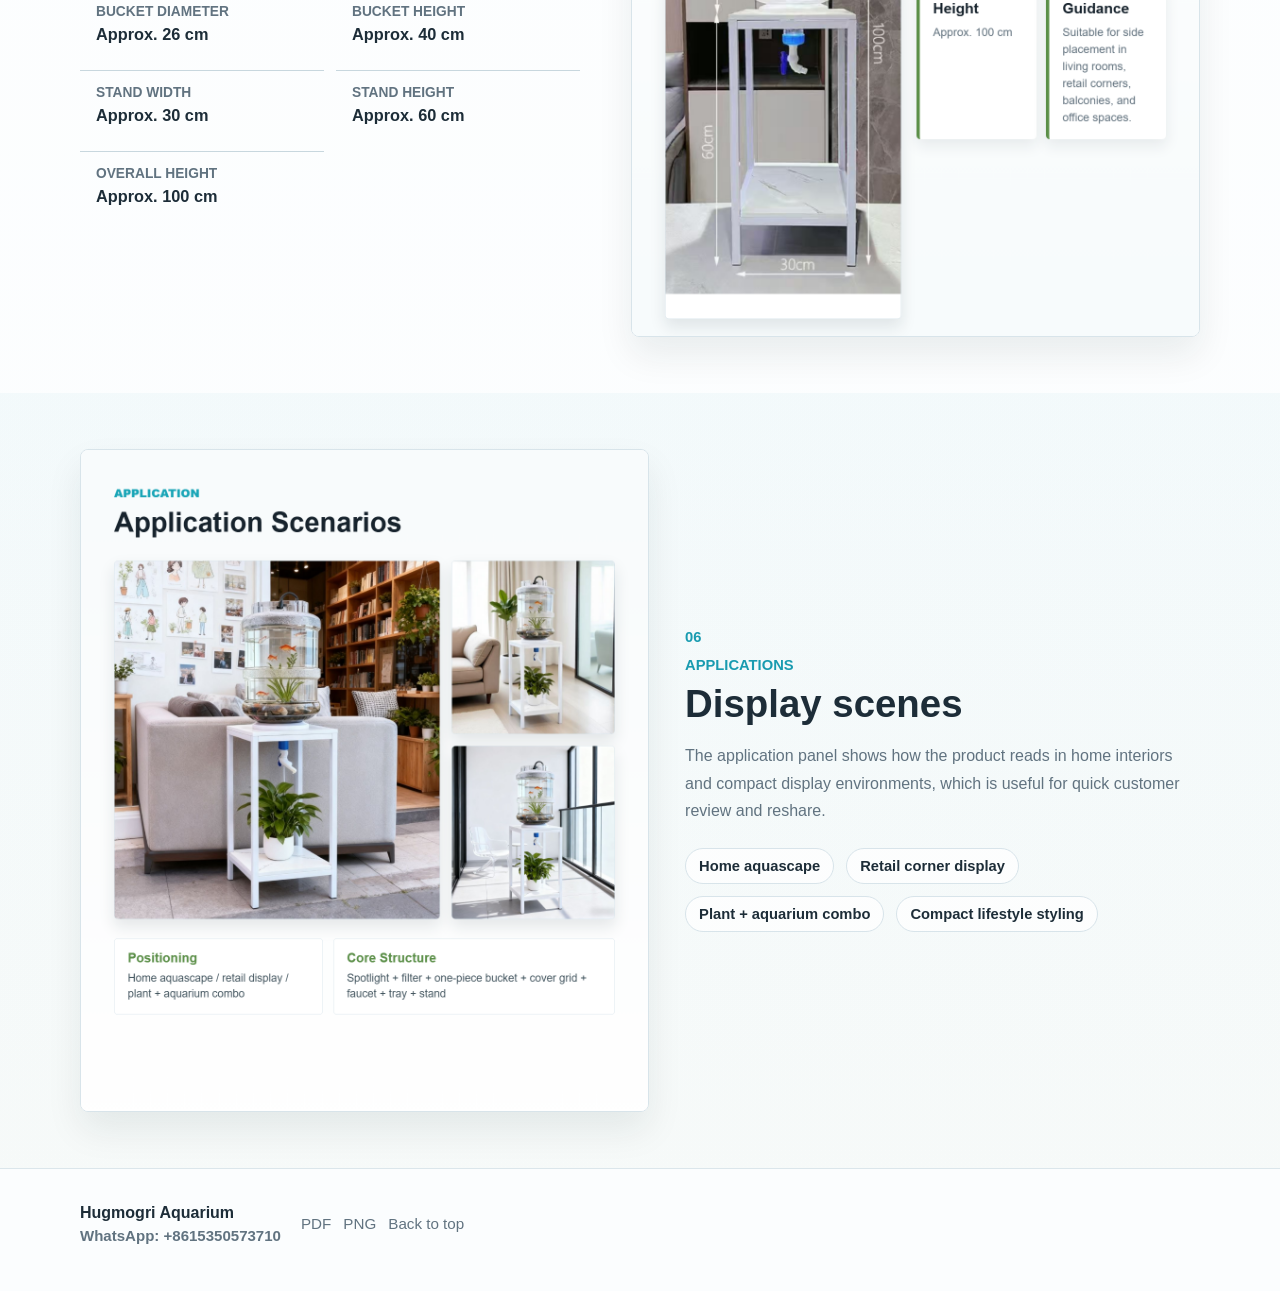
==== commit 151c62cd: "Add test payment mode and admin order console" ====
--- a/index.html
+++ b/index.html
@@ -12,7 +12,7 @@
   <meta property="og:image" content="./assets/ref-scene-05.jpg">
   <meta property="og:url" content="https://aquarium.hugmogri.com/">
   <link rel="canonical" href="https://aquarium.hugmogri.com/">
-  <link rel="stylesheet" href="./site.css?v=20260621-5">
+  <link rel="stylesheet" href="./site.css?v=20260621-7">
 </head>
 <body>
   <header class="site-header">
@@ -57,8 +57,8 @@
           <h1>Product catalog</h1>
           <p class="hero-summary">18.9L clear bucket aquarium set with top filtration, spotlight, drainage faucet, and a two-tier stand for fish and plant display.</p>
           <div class="hero-actions">
-            <button class="button purchase-button" type="button" data-buy-now aria-haspopup="dialog">立即购买</button>
-            <button class="button ghost lookup-button" type="button" data-order-lookup>查询订单</button>
+            <button class="button purchase-button" type="button" data-buy-now aria-haspopup="dialog">Buy Now</button>
+            <button class="button ghost lookup-button" type="button" data-order-lookup>Track Order</button>
           </div>
           <dl class="hero-specs">
             <div>
@@ -267,6 +267,6 @@
       </div>
     </div>
   </footer>
-  <script src="./payment.js?v=20260621-5" defer></script>
+  <script src="./payment.js?v=20260621-7" defer></script>
 </body>
 </html>
--- a/site.css
+++ b/site.css
@@ -836,6 +836,71 @@
   background: rgba(251, 253, 254, 0.92);
 }
 
+.admin-body {
+  min-height: 100vh;
+}
+
+.admin-shell {
+  width: min(1120px, calc(100% - 32px));
+  margin: 0 auto;
+  padding: 40px 0 64px;
+  display: grid;
+  gap: 20px;
+}
+
+.admin-header h1 {
+  margin-top: 10px;
+}
+
+.admin-panel {
+  padding: 20px;
+  border: 1px solid var(--line);
+  border-radius: 8px;
+  background: rgba(255, 255, 255, 0.92);
+  box-shadow: var(--shadow);
+}
+
+.admin-filter {
+  display: grid;
+  grid-template-columns: repeat(4, minmax(0, 1fr));
+  gap: 12px;
+  align-items: end;
+}
+
+.admin-filter select {
+  width: 100%;
+  min-height: 44px;
+  padding: 10px 12px;
+  border: 1px solid var(--line);
+  border-radius: 8px;
+  background: #ffffff;
+  color: var(--ink);
+  font: inherit;
+}
+
+.admin-list {
+  display: grid;
+  gap: 16px;
+}
+
+.admin-order-card {
+  display: grid;
+  gap: 16px;
+}
+
+.admin-waybill-form {
+  display: grid;
+  grid-template-columns: minmax(0, 1fr) minmax(0, 1fr) auto;
+  gap: 12px;
+  align-items: end;
+}
+
+.payment-form-alert.is-success {
+  border-color: rgba(16, 125, 81, 0.22);
+  background: #f2fcf7;
+  color: #0f6b47;
+}
+
 @media (max-width: 1024px) {
   .header-row,
   .footer-row,
@@ -1049,7 +1114,9 @@
 
   .customer-grid,
   .payment-copy-grid,
-  .lookup-grid {
+  .lookup-grid,
+  .admin-filter,
+  .admin-waybill-form {
     grid-template-columns: 1fr;
   }
 }
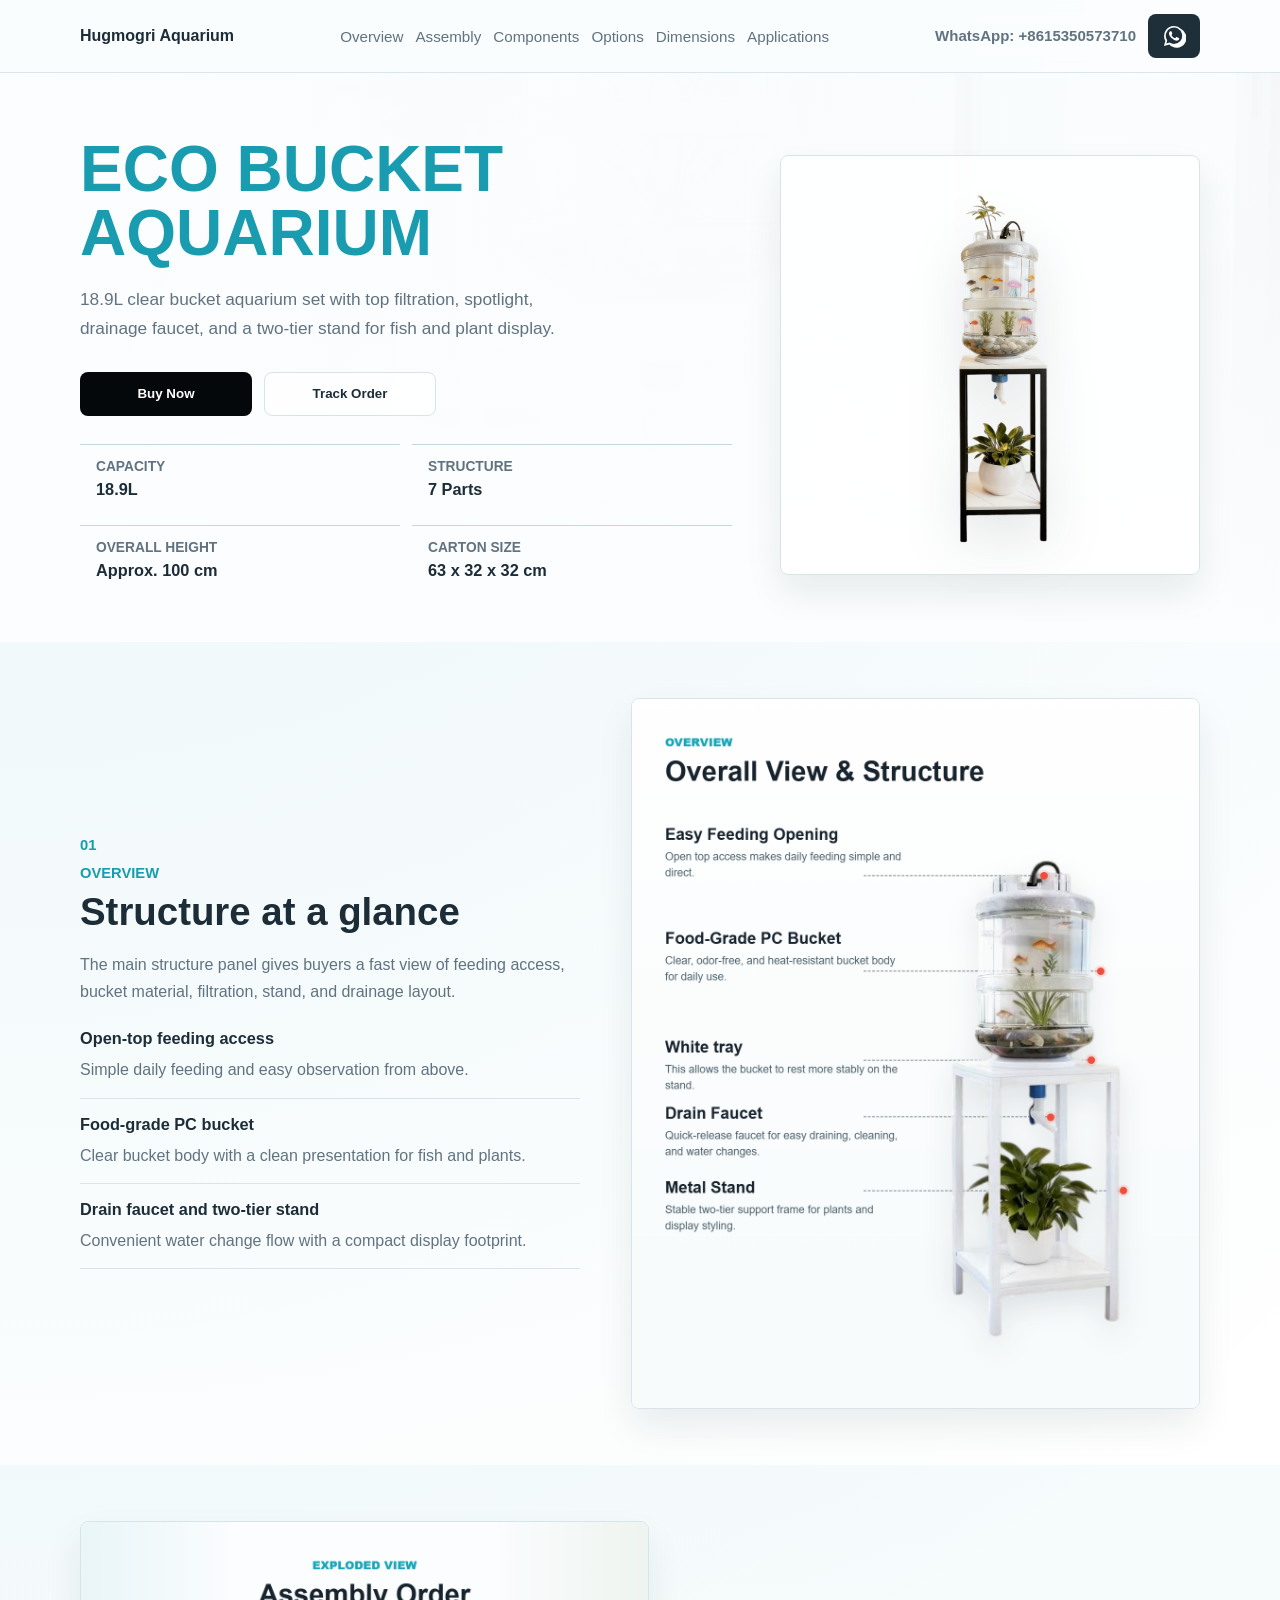
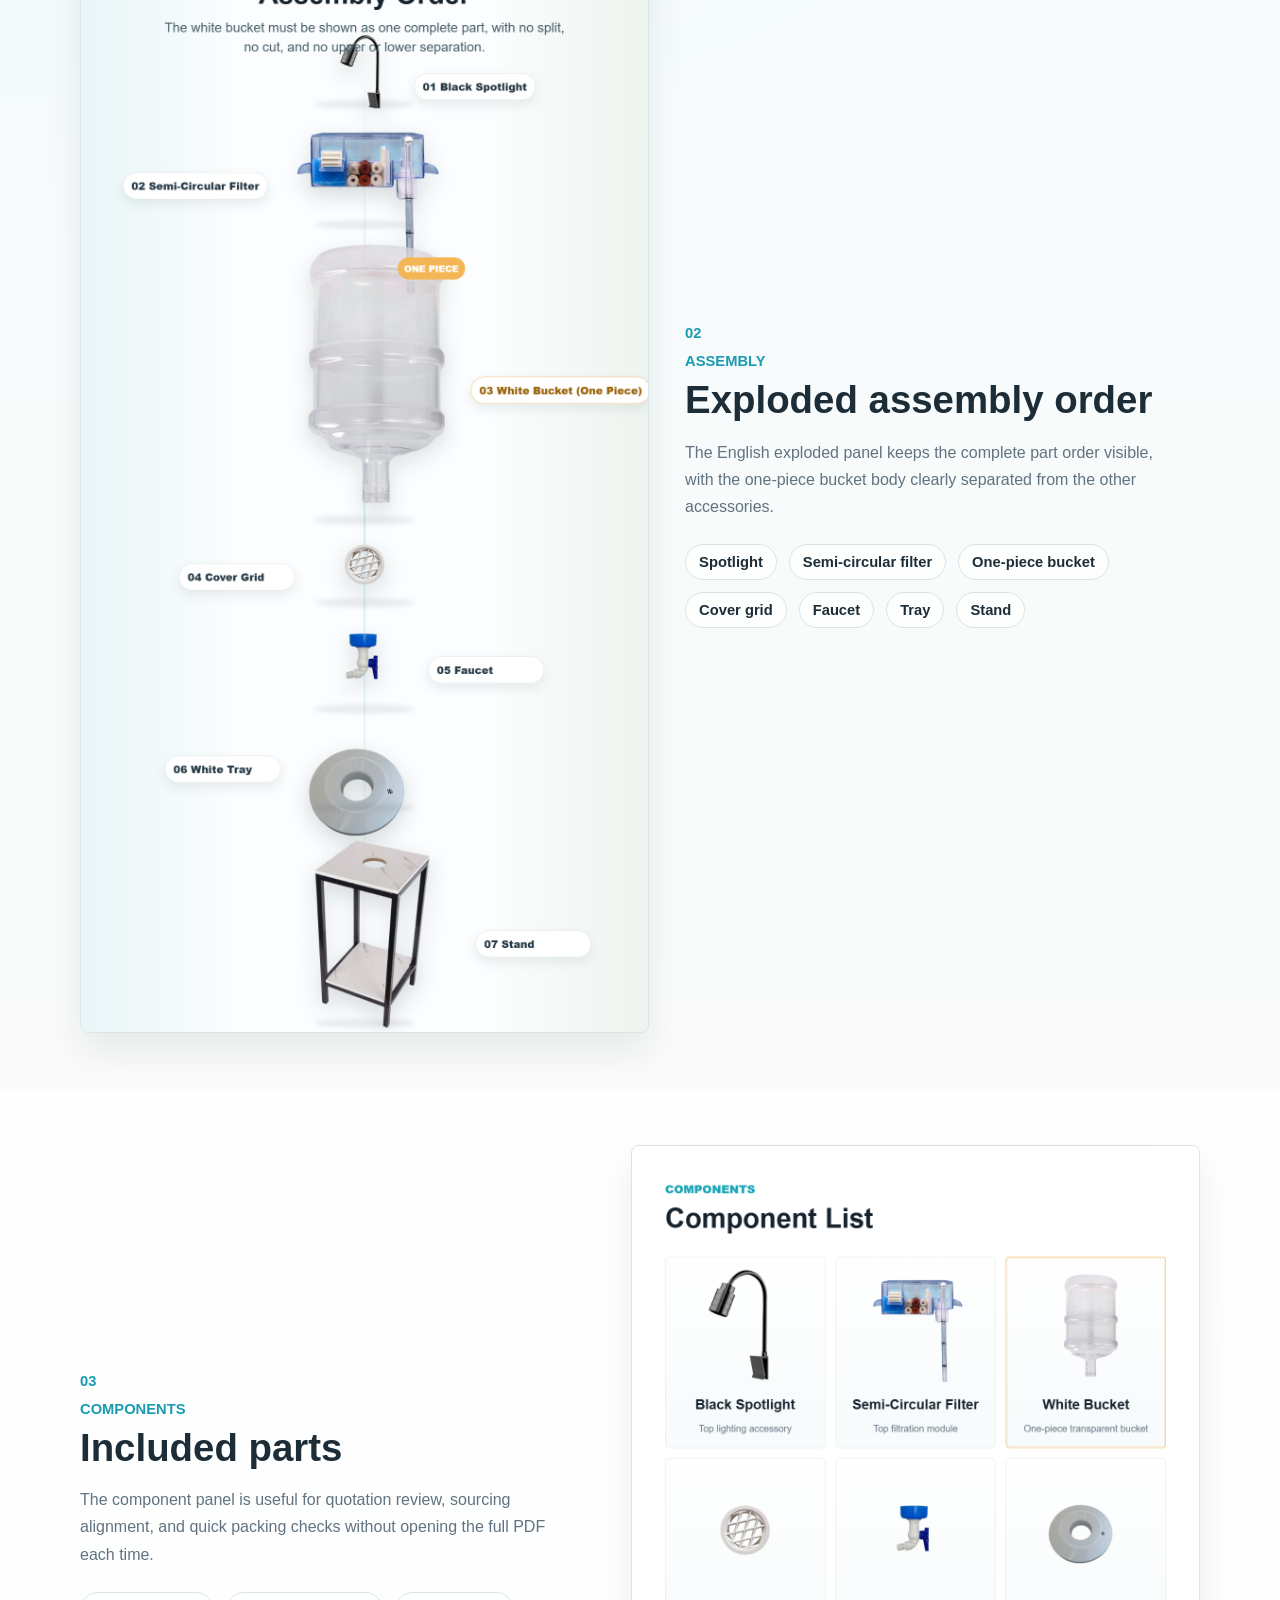
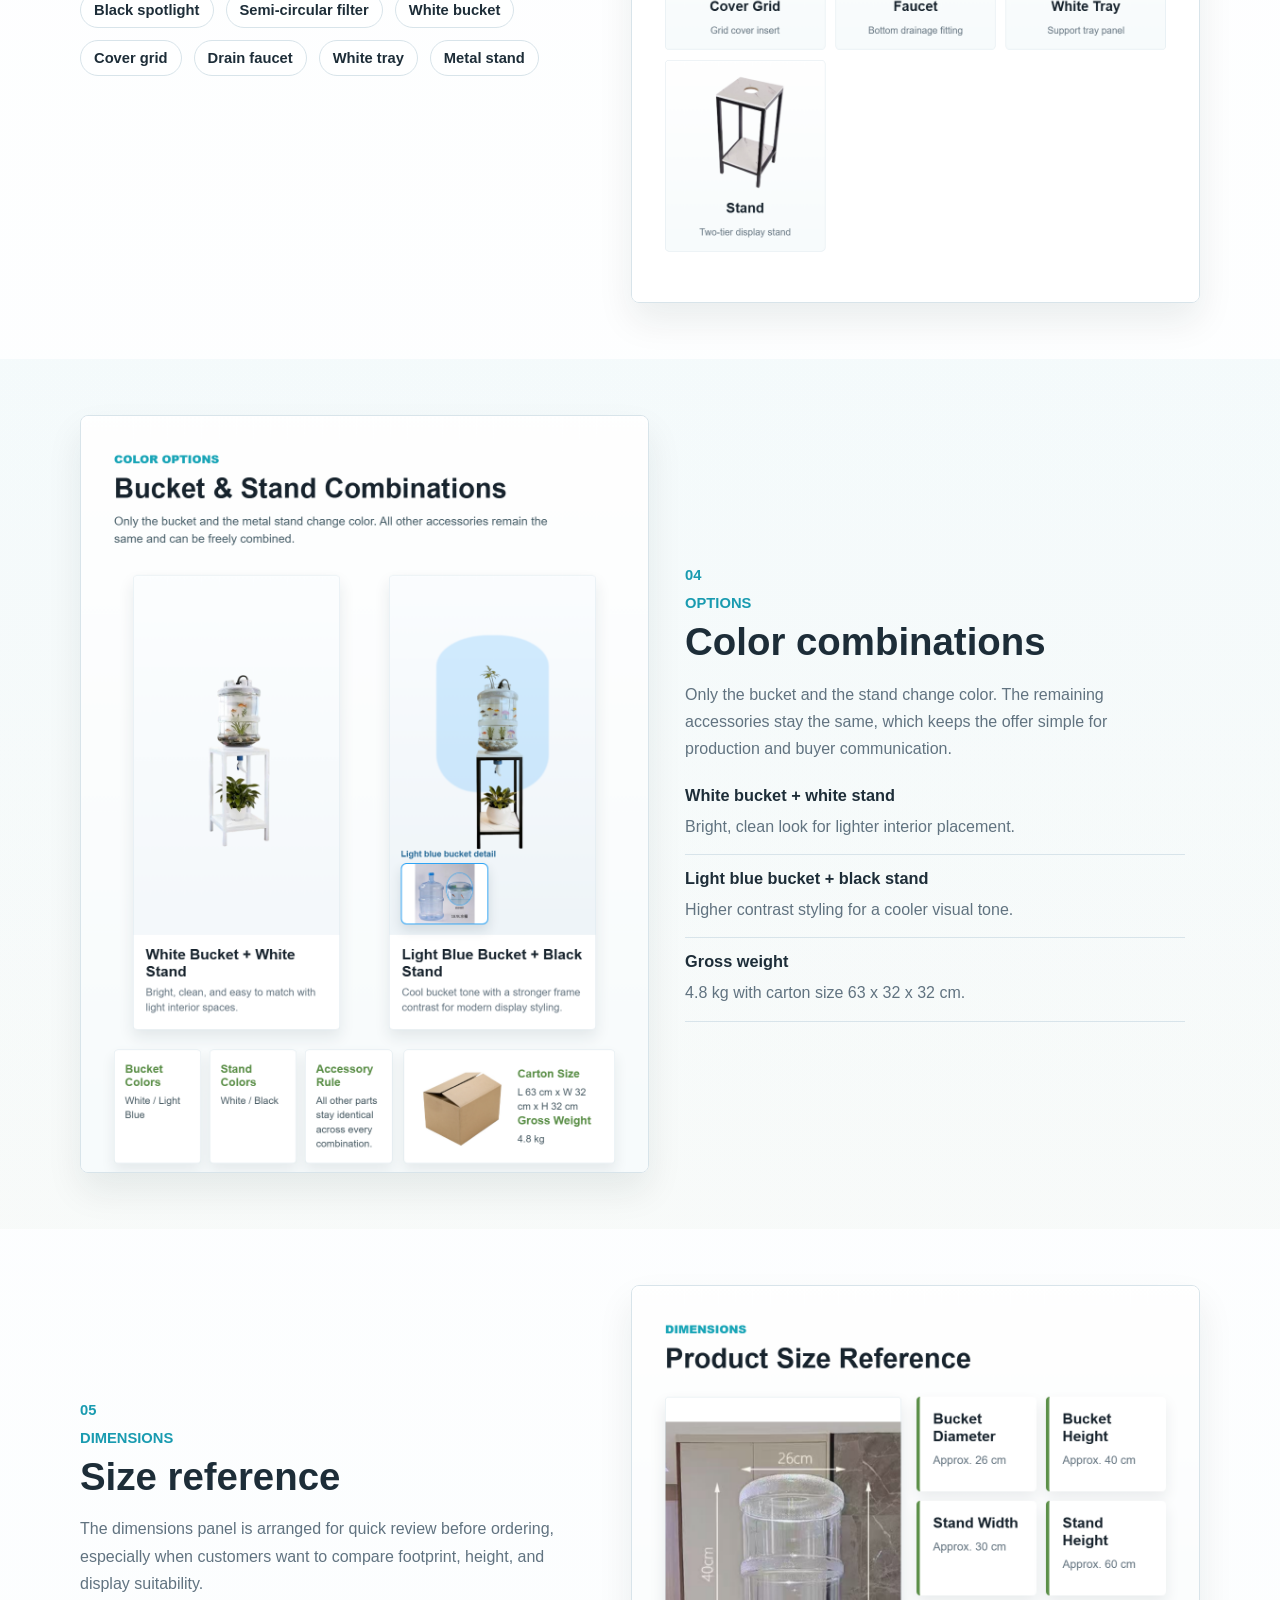
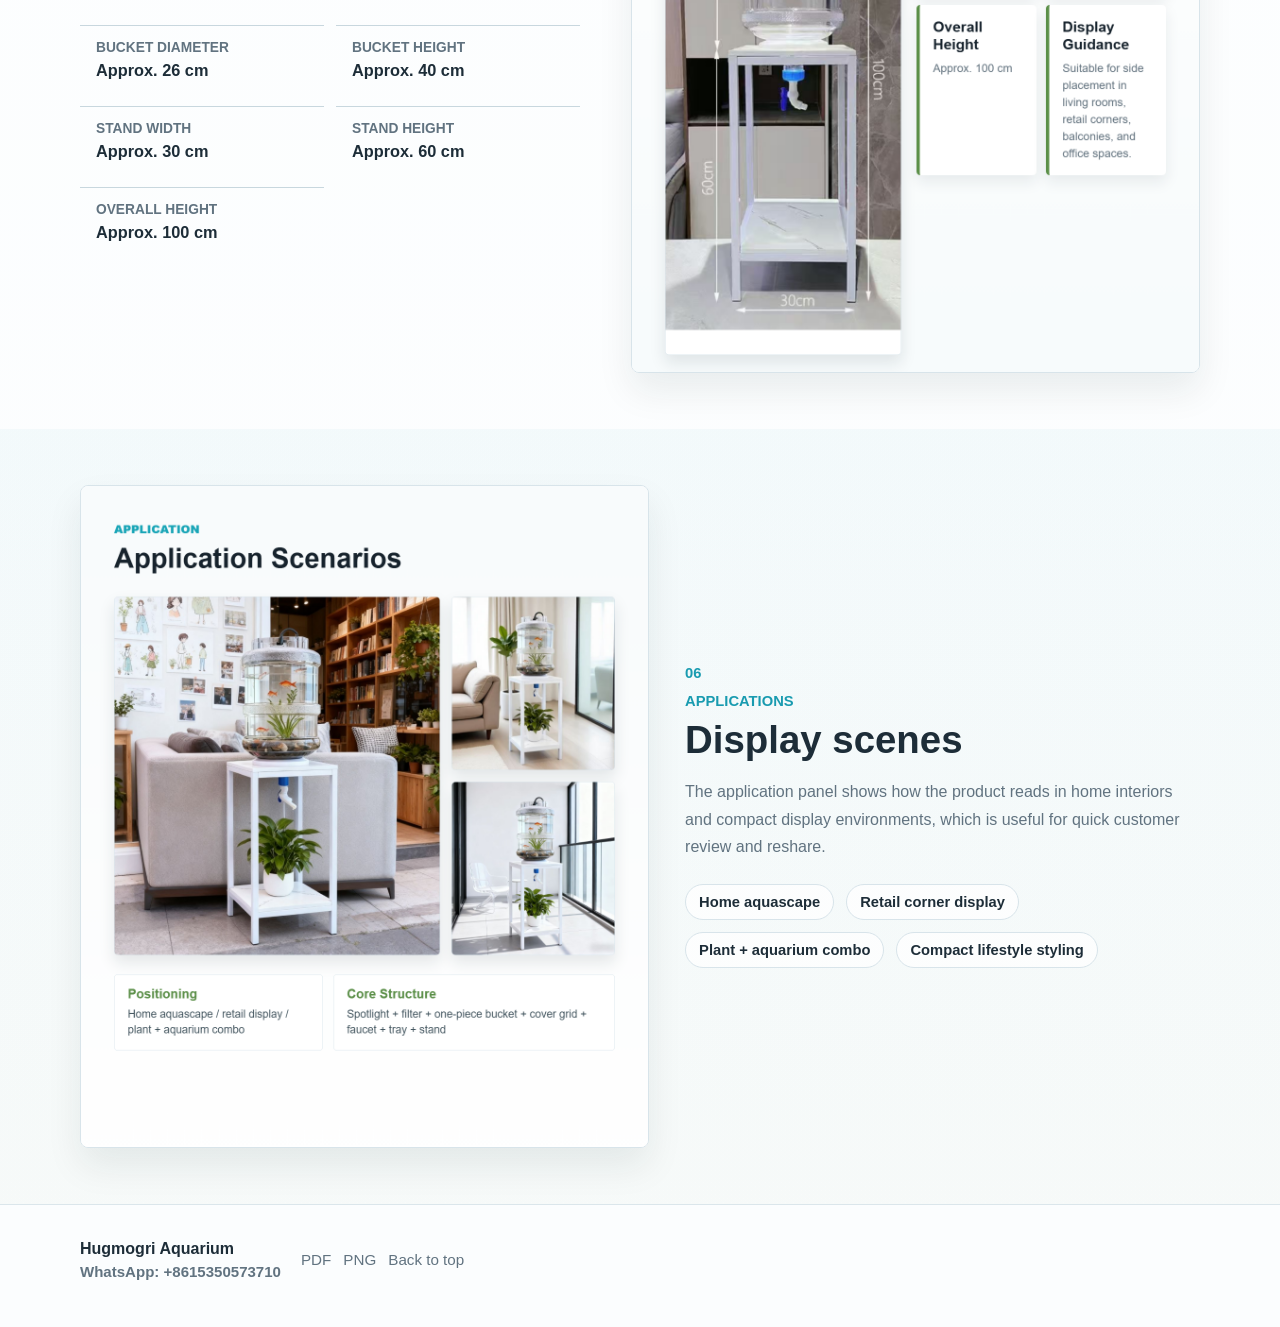
==== commit 1708bc7c: "Update hero heading and admin deployment flow" ====
--- a/index.html
+++ b/index.html
@@ -12,7 +12,7 @@
   <meta property="og:image" content="./assets/ref-scene-05.jpg">
   <meta property="og:url" content="https://aquarium.hugmogri.com/">
   <link rel="canonical" href="https://aquarium.hugmogri.com/">
-  <link rel="stylesheet" href="./site.css?v=20260621-7">
+  <link rel="stylesheet" href="./site.css?v=20260622-hero-1">
 </head>
 <body>
   <header class="site-header">
@@ -53,8 +53,7 @@
       <div class="hero-overlay"></div>
       <div class="container hero-grid">
         <div class="hero-copy">
-          <p class="eyebrow">Eco Bucket Aquarium</p>
-          <h1>Product catalog</h1>
+          <p class="eyebrow hero-title">Eco Bucket Aquarium</p>
           <p class="hero-summary">18.9L clear bucket aquarium set with top filtration, spotlight, drainage faucet, and a two-tier stand for fish and plant display.</p>
           <div class="hero-actions">
             <button class="button purchase-button" type="button" data-buy-now aria-haspopup="dialog">Buy Now</button>
--- a/site.css
+++ b/site.css
@@ -227,6 +227,12 @@
   text-transform: uppercase;
 }
 
+.hero-title {
+  font-size: clamp(2.8rem, 5vw, 4.4rem);
+  line-height: 1;
+  margin-bottom: 20px;
+}
+
 .section-number {
   margin-bottom: 12px;
 }
@@ -860,9 +866,9 @@
   box-shadow: var(--shadow);
 }
 
-.admin-filter {
-  display: grid;
-  grid-template-columns: repeat(4, minmax(0, 1fr));
+.admin-toolbar {
+  display: grid;
+  grid-template-columns: minmax(220px, 280px) auto auto;
   gap: 12px;
   align-items: end;
 }
@@ -881,6 +887,34 @@
 .admin-list {
   display: grid;
   gap: 16px;
+}
+
+.admin-date-group {
+  display: grid;
+  gap: 12px;
+}
+
+.admin-date-head {
+  display: flex;
+  align-items: baseline;
+  justify-content: space-between;
+  gap: 12px;
+}
+
+.admin-date-head h2 {
+  margin: 0;
+  font-size: 1.2rem;
+}
+
+.admin-date-head span {
+  color: var(--muted);
+  font-size: 0.92rem;
+  font-weight: 700;
+}
+
+.admin-date-list {
+  display: grid;
+  gap: 14px;
 }
 
 .admin-order-card {
@@ -1115,7 +1149,7 @@
   .customer-grid,
   .payment-copy-grid,
   .lookup-grid,
-  .admin-filter,
+  .admin-toolbar,
   .admin-waybill-form {
     grid-template-columns: 1fr;
   }
